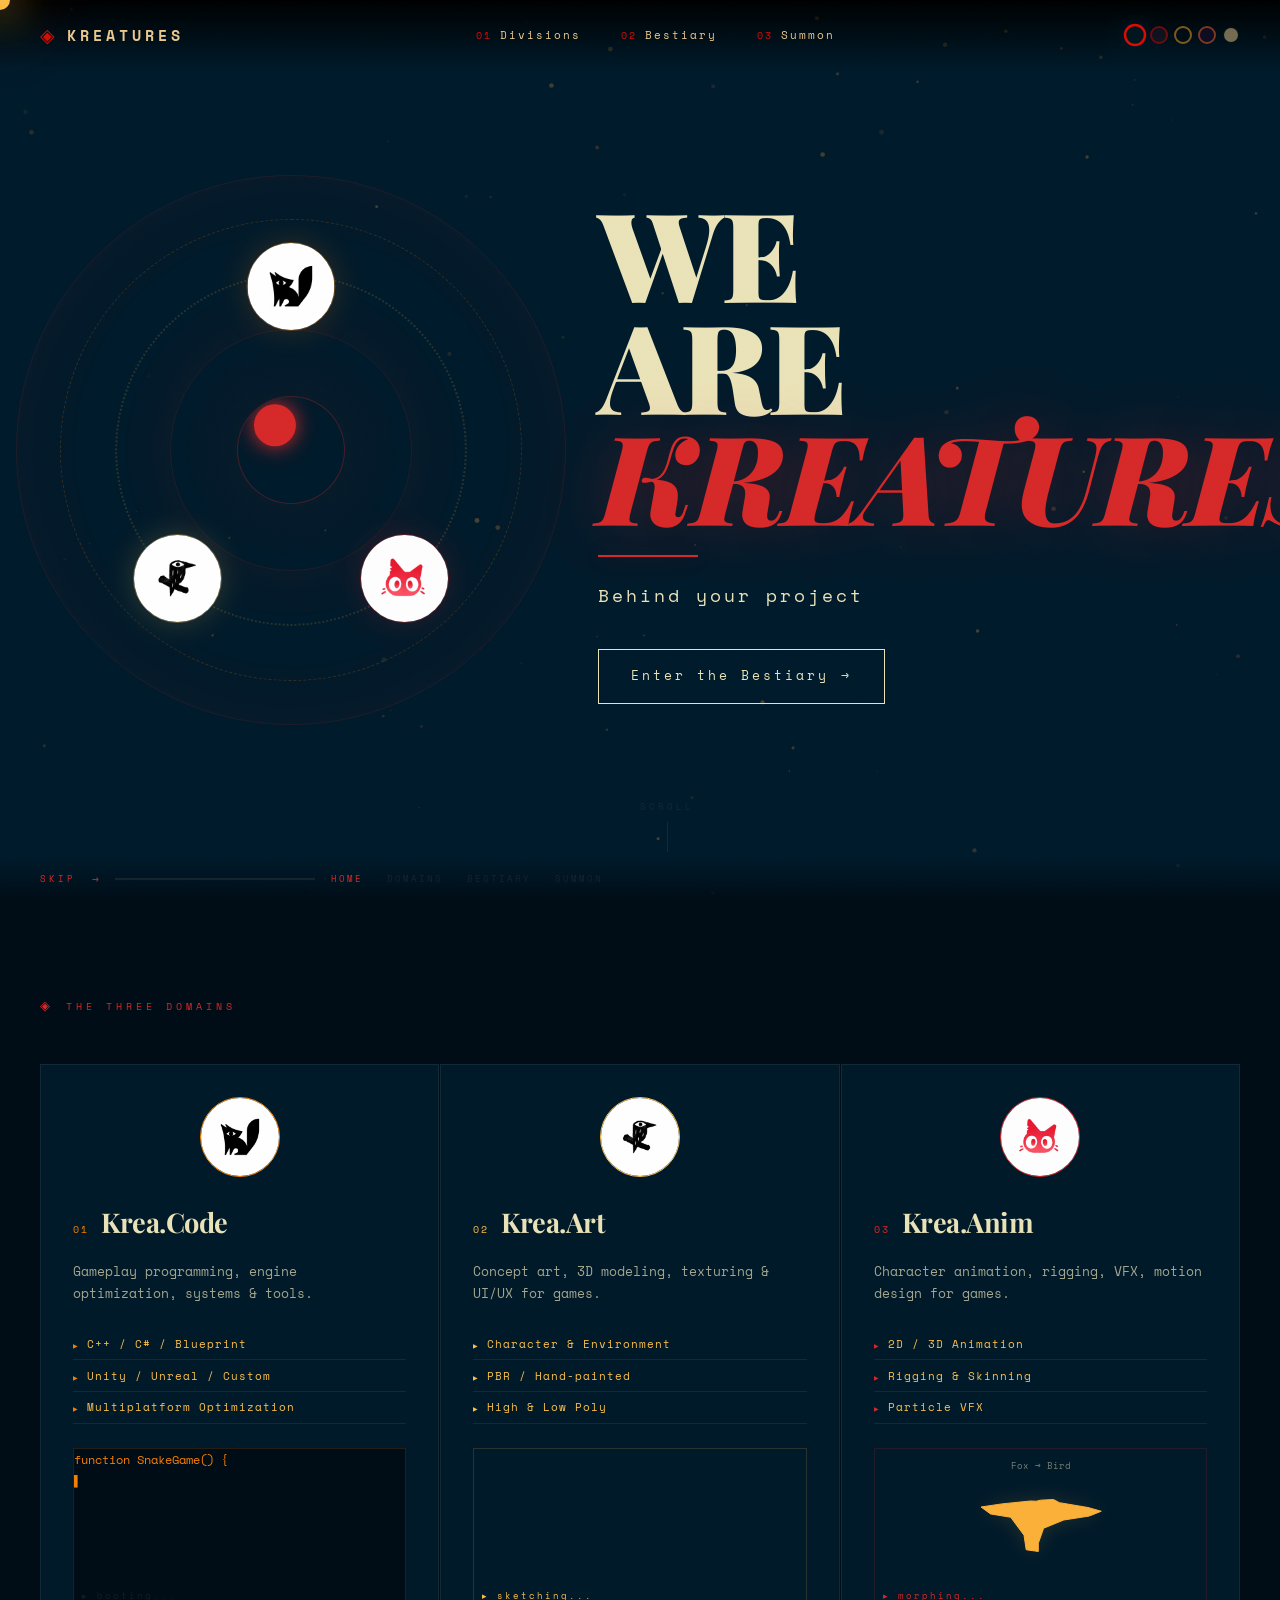
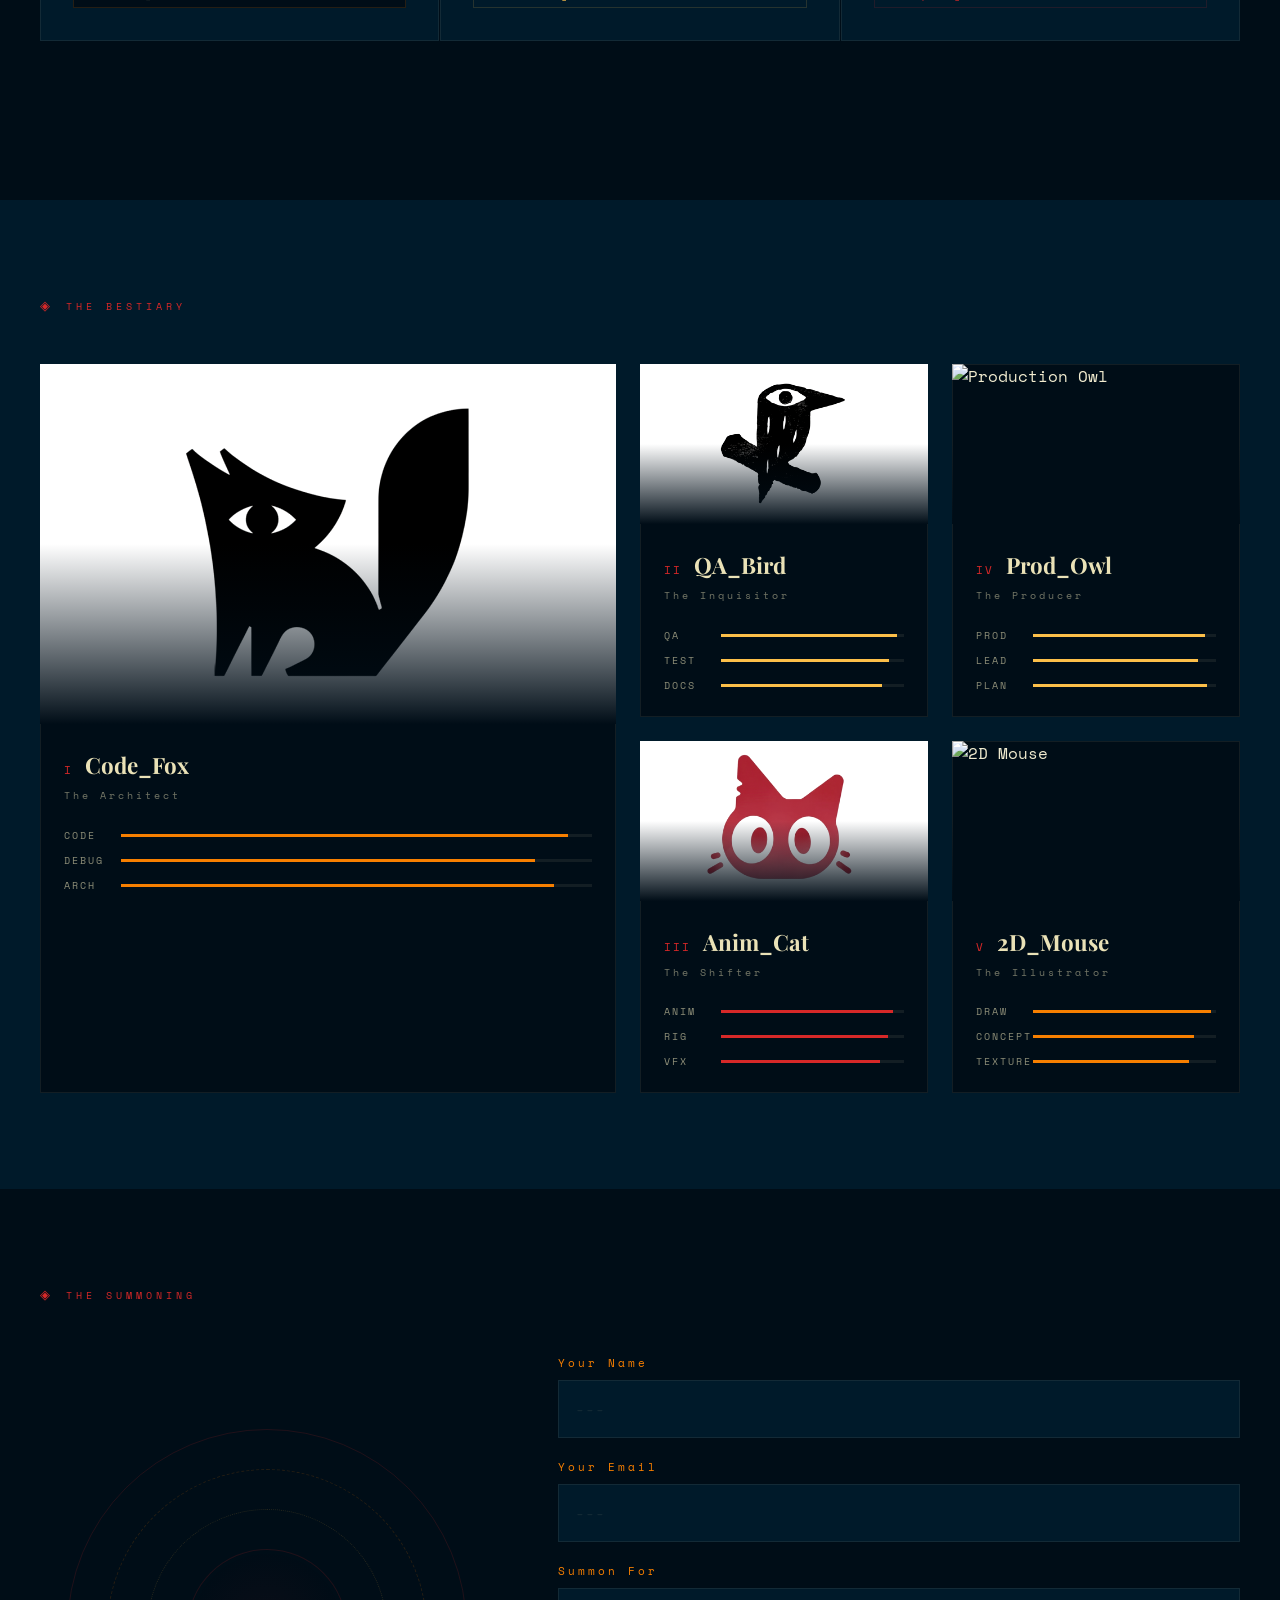
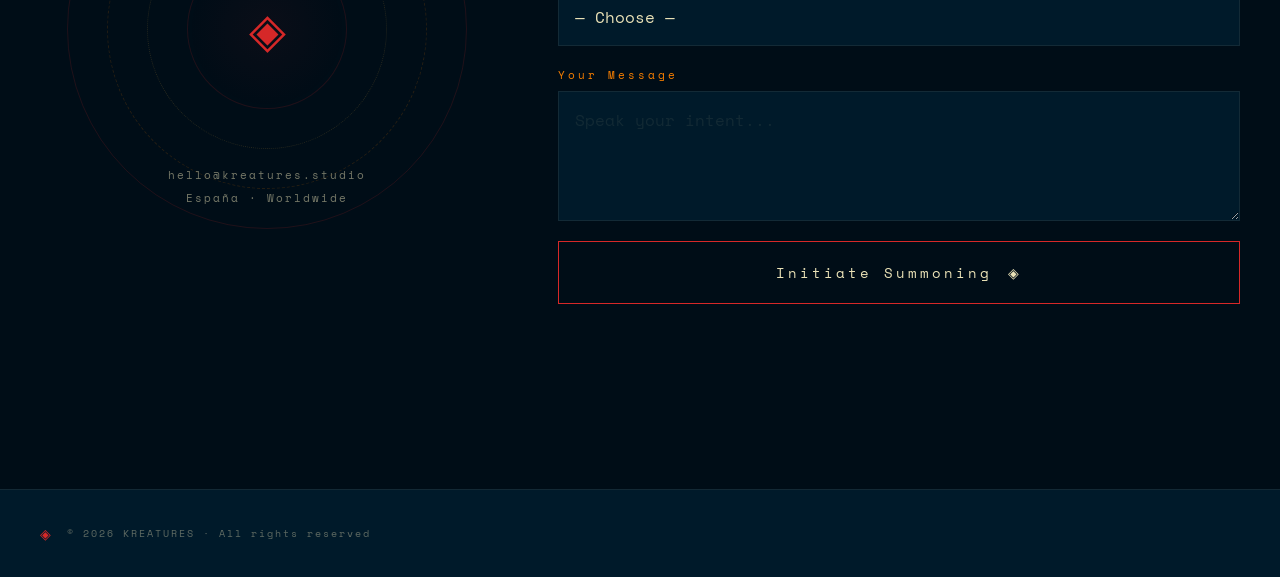
==== index.html @ 8763b544 "feat(bestiary): add owl (prod) and mouse (2d), reorder bird to QA - Bird: Art → QA (The Inquisitor) " ====
<!DOCTYPE html>
<html lang="es" data-theme="bestiary">
<head>
    <meta charset="UTF-8">
    <meta name="viewport" content="width=device-width, initial-scale=1.0">
    <meta name="description" content="Kreatures — The creatures behind your game. Co-desarrollo, arte y animación.">
    <meta property="og:title" content="KREATURES · Bestiary">
    <meta property="og:description" content="The creatures behind your game. Co-desarrollo, arte y animación para estudios de videojuegos.">
    <meta property="og:image" content="https://kreatures-studio.github.io/website/images/og-image.png">
    <meta property="og:image:secure_url" content="https://kreatures-studio.github.io/website/images/og-image.png">
    <meta property="og:image:width" content="1200">
    <meta property="og:image:height" content="630">
    <meta property="og:url" content="https://kreatures-studio.github.io/website/">
    <meta property="og:type" content="website">
    <meta name="twitter:card" content="summary_large_image">
    <meta name="twitter:title" content="KREATURES · Bestiary">
    <meta name="twitter:description" content="The creatures behind your game. Co-desarrollo, arte y animación para estudios de videojuegos.">
    <meta name="twitter:image" content="https://kreatures-studio.github.io/website/images/og-image.png">
    <link rel="icon" type="image/png" href="images/fox.png">
    <title>KREATURES · Bestiary</title>
    <link rel="preconnect" href="https://fonts.googleapis.com">
    <link rel="preconnect" href="https://fonts.gstatic.com" crossorigin>
    <link href="https://fonts.googleapis.com/css2?family=Playfair+Display:ital,wght@0,700;0,900;1,900&family=Space+Mono:wght@400;700&display=swap" rel="stylesheet">
    <link rel="stylesheet" href="styles.css">
</head>
<body>
    <canvas id="particles"></canvas>

    <div class="cursor-glow" id="cursorGlow"></div>

    <nav class="nav">
        <a href="#hero" class="nav-brand">
            <span class="nav-sigil">◈</span>
            <span class="nav-name">KREATURES</span>
        </a>
        <div class="nav-links">
            <a href="#divisions" class="nav-link"><span class="link-num">01</span>Divisions</a>
            <a href="#team" class="nav-link"><span class="link-num">02</span>Bestiary</a>
            <a href="#contact" class="nav-link"><span class="link-num">03</span>Summon</a>
        </div>
        <div class="theme-selector">
            <button class="theme-dot" data-theme="bestiary" title="Bestiary" style="background:#003049;border-color:#D62828"></button>
            <button class="theme-dot" data-theme="cinder" title="Cinder" style="background:#1a0505;border-color:#D62828"></button>
            <button class="theme-dot" data-theme="depths" title="Depths" style="background:#002840;border-color:#FCBF49"></button>
            <button class="theme-dot" data-theme="solar" title="Solar" style="background:#1a0f00;border-color:#F77F00"></button>
            <button class="theme-dot" data-theme="pale" title="Pale" style="background:#EAE2B7;border-color:#003049"></button>
        </div>
        <button class="nav-toggle" id="navToggle" aria-label="Menu">
            <span></span><span></span>
        </button>
    </nav>

    <div class="mobile-menu" id="mobileMenu">
        <a href="#divisions" class="mobile-link">Divisions</a>
        <a href="#team" class="mobile-link">Bestiary</a>
        <a href="#contact" class="mobile-link">Summon</a>
        <div class="mobile-themes">
            <span class="mobile-label">THEME</span>
            <div class="theme-selector">
                <button class="theme-dot" data-theme="bestiary" title="Bestiary" style="background:#003049;border-color:#D62828"></button>
                <button class="theme-dot" data-theme="cinder" title="Cinder" style="background:#1a0505;border-color:#D62828"></button>
                <button class="theme-dot" data-theme="depths" title="Depths" style="background:#002840;border-color:#FCBF49"></button>
                <button class="theme-dot" data-theme="solar" title="Solar" style="background:#1a0f00;border-color:#F77F00"></button>
                <button class="theme-dot" data-theme="pale" title="Pale" style="background:#EAE2B7;border-color:#003049"></button>
            </div>
        </div>
    </div>

    <main>
        <section id="hero" class="section hero">
            <div class="hero-circle">
                <div class="ring ring-outer"></div>
                <div class="ring ring-mid"></div>
                <div class="ring ring-inner"></div>
                <div class="ring ring-core"></div>
                <div class="ring ring-pulse"></div>
                <div class="ring-glow"></div>
                <div class="hero-eye">
                    <div class="hero-pupil"></div>
                </div>
                <div class="hero-beasts">
                    <div class="beast beast-fox">
                        <img src="images/fox.png" alt="Code Fox">
                    </div>
                    <div class="beast beast-bird">
                        <img src="images/bird.png" alt="Art Bird">
                    </div>
                    <div class="beast beast-cat">
                        <img src="images/cat.png" alt="Anim Cat">
                    </div>
                </div>
            </div>
            <div class="hero-text">
                <h1 class="hero-title" id="heroTitle">
                    <span class="title-word">WE</span>
                    <span class="title-word">ARE</span>
                    <span class="title-word title-creature">KREATURES</span>
                </h1>
                <div class="hero-line"></div>
                <p class="hero-sub">Behind your project</p>
                <a href="#divisions" class="hero-cta">
                    Enter the Bestiary
                    <span class="cta-arrow">→</span>
                </a>
            </div>
            <div class="hero-scroll">
                <span class="scroll-text">SCROLL</span>
                <div class="scroll-line"></div>
            </div>
        </section>

        <section id="divisions" class="section divisions">
            <div class="section-label">
                <span class="label-sigil">◈</span>
                <span>THE THREE DOMAINS</span>
            </div>
            <div class="divisions-container">
                <article class="domain reveal" data-domain="code" style="--domain-color: var(--orange)">
                    <div class="domain-mask">
                        <div class="domain-cocoon">
                            <div class="cocoon-glow"></div>
                            <div class="cocoon-creature">
                                <img src="images/fox.png" alt="Code Fox">
                            </div>
                        </div>
                    </div>
                    <div class="domain-body">
                        <div class="domain-header">
                            <span class="domain-num">01</span>
                            <h2 class="domain-title">Krea.Code</h2>
                        </div>
                        <p class="domain-desc">Gameplay programming, engine optimization, systems & tools.</p>
                        <ul class="domain-skills">
                            <li>C++ / C# / Blueprint</li>
                            <li>Unity / Unreal / Custom</li>
                            <li>Multiplatform Optimization</li>
                        </ul>
                        <div class="domain-code">
                            <div class="code-stage" id="codeStage">
                                <pre class="code-typer"><code id="codeTyper"></code><span class="code-cursor">▌</span></pre>
                                <canvas id="snakeCanvas" class="domain-canvas hidden"></canvas>
                                <span class="domain-status" id="codeStatus">▸ booting...</span>
                            </div>
                        </div>
                    </div>
                </article>

                <article class="domain reveal" data-domain="art" style="--domain-color: var(--butterscotch)">
                    <div class="domain-mask">
                        <div class="domain-cocoon">
                            <div class="cocoon-glow"></div>
                            <div class="cocoon-creature">
                                <img src="images/bird.png" alt="Art Bird">
                            </div>
                        </div>
                    </div>
                    <div class="domain-body">
                        <div class="domain-header">
                            <span class="domain-num">02</span>
                            <h2 class="domain-title">Krea.Art</h2>
                        </div>
                        <p class="domain-desc">Concept art, 3D modeling, texturing & UI/UX for games.</p>
                        <ul class="domain-skills">
                            <li>Character & Environment</li>
                            <li>PBR / Hand-painted</li>
                            <li>High & Low Poly</li>
                        </ul>
                        <div class="domain-canvas-wrap">
                            <canvas id="artCanvas" class="domain-canvas"></canvas>
                            <span class="domain-status" id="artStatus">▸ sketching...</span>
                        </div>
                    </div>
                </article>

                <article class="domain reveal" data-domain="anim" style="--domain-color: var(--red)">
                    <div class="domain-mask">
                        <div class="domain-cocoon">
                            <div class="cocoon-glow"></div>
                            <div class="cocoon-creature">
                                <img src="images/cat.png" alt="Anim Cat">
                            </div>
                        </div>
                    </div>
                    <div class="domain-body">
                        <div class="domain-header">
                            <span class="domain-num">03</span>
                            <h2 class="domain-title">Krea.Anim</h2>
                        </div>
                        <p class="domain-desc">Character animation, rigging, VFX, motion design for games.</p>
                        <ul class="domain-skills">
                            <li>2D / 3D Animation</li>
                            <li>Rigging & Skinning</li>
                            <li>Particle VFX</li>
                        </ul>
                        <div class="domain-canvas-wrap">
                            <canvas id="animCanvas" class="domain-canvas"></canvas>
                            <span class="domain-status" id="animStatus">▸ morphing...</span>
                        </div>
                    </div>
                </article>
            </div>
        </section>

        <section id="team" class="section team">
            <div class="section-label">
                <span class="label-sigil">◈</span>
                <span>THE BESTIARY</span>
            </div>
            <div class="tarots">
                <div class="tarot reveal" data-beast="fox">
                    <div class="tarot-border">
                        <div class="tarot-corner tl"></div>
                        <div class="tarot-corner tr"></div>
                        <div class="tarot-corner bl"></div>
                        <div class="tarot-corner br"></div>
                    </div>
                    <div class="tarot-img">
                        <img src="images/fox.png" alt="Code Fox">
                        <div class="tarot-overlay"></div>
                    </div>
                    <div class="tarot-body">
                        <div class="tarot-header">
                            <span class="tarot-num">I</span>
                            <h3>Code_Fox</h3>
                        </div>
                        <span class="tarot-role">The Architect</span>
                        <div class="tarot-stats">
                            <div class="tstat">
                                <span class="tstat-label">CODE</span>
                                <div class="tstat-bar"><div class="tstat-fill" style="--w:95%"></div></div>
                            </div>
                            <div class="tstat">
                                <span class="tstat-label">DEBUG</span>
                                <div class="tstat-bar"><div class="tstat-fill" style="--w:88%"></div></div>
                            </div>
                            <div class="tstat">
                                <span class="tstat-label">ARCH</span>
                                <div class="tstat-bar"><div class="tstat-fill" style="--w:92%"></div></div>
                            </div>
                        </div>
                    </div>
                </div>

                <div class="tarot reveal" data-beast="bird">
                    <div class="tarot-border">
                        <div class="tarot-corner tl"></div>
                        <div class="tarot-corner tr"></div>
                        <div class="tarot-corner bl"></div>
                        <div class="tarot-corner br"></div>
                    </div>
                    <div class="tarot-img">
                        <img src="images/bird.png" alt="QA Bird">
                        <div class="tarot-overlay"></div>
                    </div>
                    <div class="tarot-body">
                        <div class="tarot-header">
                            <span class="tarot-num">II</span>
                            <h3>QA_Bird</h3>
                        </div>
                        <span class="tarot-role">The Inquisitor</span>
                        <div class="tarot-stats">
                            <div class="tstat">
                                <span class="tstat-label">QA</span>
                                <div class="tstat-bar"><div class="tstat-fill" style="--w:96%"></div></div>
                            </div>
                            <div class="tstat">
                                <span class="tstat-label">TEST</span>
                                <div class="tstat-bar"><div class="tstat-fill" style="--w:92%"></div></div>
                            </div>
                            <div class="tstat">
                                <span class="tstat-label">DOCS</span>
                                <div class="tstat-bar"><div class="tstat-fill" style="--w:88%"></div></div>
                            </div>
                        </div>
                    </div>
                </div>

                <div class="tarot reveal" data-beast="cat">
                    <div class="tarot-border">
                        <div class="tarot-corner tl"></div>
                        <div class="tarot-corner tr"></div>
                        <div class="tarot-corner bl"></div>
                        <div class="tarot-corner br"></div>
                    </div>
                    <div class="tarot-img">
                        <img src="images/cat.png" alt="Anim Cat">
                        <div class="tarot-overlay"></div>
                    </div>
                    <div class="tarot-body">
                        <div class="tarot-header">
                            <span class="tarot-num">III</span>
                            <h3>Anim_Cat</h3>
                        </div>
                        <span class="tarot-role">The Shifter</span>
                        <div class="tarot-stats">
                            <div class="tstat">
                                <span class="tstat-label">ANIM</span>
                                <div class="tstat-bar"><div class="tstat-fill" style="--w:94%"></div></div>
                            </div>
                            <div class="tstat">
                                <span class="tstat-label">RIG</span>
                                <div class="tstat-bar"><div class="tstat-fill" style="--w:91%"></div></div>
                            </div>
                            <div class="tstat">
                                <span class="tstat-label">VFX</span>
                                <div class="tstat-bar"><div class="tstat-fill" style="--w:87%"></div></div>
                            </div>
                        </div>
                    </div>
                </div>

                <div class="tarot reveal" data-beast="owl">
                    <div class="tarot-border">
                        <div class="tarot-corner tl"></div>
                        <div class="tarot-corner tr"></div>
                        <div class="tarot-corner bl"></div>
                        <div class="tarot-corner br"></div>
                    </div>
                    <div class="tarot-img">
                        <img src="images/owl.png" alt="Production Owl">
                        <div class="tarot-overlay"></div>
                    </div>
                    <div class="tarot-body">
                        <div class="tarot-header">
                            <span class="tarot-num">IV</span>
                            <h3>Prod_Owl</h3>
                        </div>
                        <span class="tarot-role">The Producer</span>
                        <div class="tarot-stats">
                            <div class="tstat">
                                <span class="tstat-label">PROD</span>
                                <div class="tstat-bar"><div class="tstat-fill" style="--w:94%"></div></div>
                            </div>
                            <div class="tstat">
                                <span class="tstat-label">LEAD</span>
                                <div class="tstat-bar"><div class="tstat-fill" style="--w:90%"></div></div>
                            </div>
                            <div class="tstat">
                                <span class="tstat-label">PLAN</span>
                                <div class="tstat-bar"><div class="tstat-fill" style="--w:95%"></div></div>
                            </div>
                        </div>
                    </div>
                </div>

                <div class="tarot reveal" data-beast="mouse">
                    <div class="tarot-border">
                        <div class="tarot-corner tl"></div>
                        <div class="tarot-corner tr"></div>
                        <div class="tarot-corner bl"></div>
                        <div class="tarot-corner br"></div>
                    </div>
                    <div class="tarot-img">
                        <img src="images/mouse.png" alt="2D Mouse">
                        <div class="tarot-overlay"></div>
                    </div>
                    <div class="tarot-body">
                        <div class="tarot-header">
                            <span class="tarot-num">V</span>
                            <h3>2D_Mouse</h3>
                        </div>
                        <span class="tarot-role">The Illustrator</span>
                        <div class="tarot-stats">
                            <div class="tstat">
                                <span class="tstat-label">DRAW</span>
                                <div class="tstat-bar"><div class="tstat-fill" style="--w:97%"></div></div>
                            </div>
                            <div class="tstat">
                                <span class="tstat-label">CONCEPT</span>
                                <div class="tstat-bar"><div class="tstat-fill" style="--w:88%"></div></div>
                            </div>
                            <div class="tstat">
                                <span class="tstat-label">TEXTURE</span>
                                <div class="tstat-bar"><div class="tstat-fill" style="--w:85%"></div></div>
                            </div>
                        </div>
                    </div>
                </div>
            </div>
        </section>

        <section id="contact" class="section contact">
            <div class="section-label">
                <span class="label-sigil">◈</span>
                <span>THE SUMMONING</span>
            </div>
            <div class="contact-dual">
                <div class="contact-circle">
                    <div class="c-ring c-ring-1"></div>
                    <div class="c-ring c-ring-2"></div>
                    <div class="c-ring c-ring-3"></div>
                    <div class="c-ring c-ring-4"></div>
                    <div class="c-sigil">
                        <span>◈</span>
                    </div>
                    <div class="contact-info">
                        <p>hello@kreatures.studio</p>
                        <p>España · Worldwide</p>
                    </div>
                </div>
                <form class="contact-form" id="contactForm">
                    <div class="field">
                        <label for="name">Your Name</label>
                        <input type="text" id="name" name="name" required placeholder="---">
                    </div>
                    <div class="field">
                        <label for="email">Your Email</label>
                        <input type="email" id="email" name="email" required placeholder="---">
                    </div>
                    <div class="field">
                        <label for="service">Summon For</label>
                        <select id="service" name="service" required>
                            <option value="">— Choose —</option>
                            <option value="code">Krea.Code</option>
                            <option value="art">Krea.Art</option>
                            <option value="anim">Krea.Anim</option>
                            <option value="multi">Multi-Domain</option>
                        </select>
                    </div>
                    <div class="field full">
                        <label for="message">Your Message</label>
                        <textarea id="message" name="message" rows="4" required placeholder="Speak your intent..."></textarea>
                    </div>
                    <button type="submit" class="ritual-btn">
                        <span class="btn-bg"></span>
                        <span class="btn-text">Initiate Summoning</span>
                        <span class="btn-sigil">◈</span>
                    </button>
                </form>
            </div>
        </section>
    </main>

    <footer class="footer">
        <span class="footer-sigil">◈</span>
        <p>© 2026 KREATURES · All rights reserved</p>
    </footer>

    <div class="skip" id="skipBar">
        <span class="skip-label">SKIP</span>
        <span class="skip-arrow">→</span>
        <div class="skip-track">
            <div class="skip-fill" id="skipFill"></div>
        </div>
        <div class="skip-pages">
            <span data-section="hero">HOME</span>
            <span data-section="divisions">DOMAINS</span>
            <span data-section="team">BESTIARY</span>
            <span data-section="contact">SUMMON</span>
        </div>
    </div>

    <script src="script.js"></script>
</body>
</html>
---- styles.css ----
:root {
    --font-display: 'Playfair Display', Georgia, serif;
    --font-mono: 'Space Mono', 'Courier New', monospace;
    --ease: cubic-bezier(0.4, 0, 0.2, 1);
    --ease-out: cubic-bezier(0.22, 1, 0.36, 1);
    --bg: #001a2a; --bg-deep: #000d17;
    --red: #D62828; --red-dim: rgba(214,40,40,0.15);
    --orange: #F77F00; --orange-dim: rgba(247,127,0,0.15);
    --butterscotch: #FCBF49; --butterscotch-dim: rgba(252,191,73,0.15);
    --cream: #EAE2B7; --cream-dim: rgba(234,226,183,0.08);
    --white: #F5F5F5;
}
[data-theme="bestiary"] {
    --bg: #001a2a; --bg-deep: #000d17;
    --red: #D62828; --red-dim: rgba(214,40,40,0.15);
    --orange: #F77F00; --orange-dim: rgba(247,127,0,0.15);
    --butterscotch: #FCBF49; --butterscotch-dim: rgba(252,191,73,0.15);
    --cream: #EAE2B7; --cream-dim: rgba(234,226,183,0.08);
    --white: #F5F5F5;
}
[data-theme="cinder"] {
    --bg: #1a0505; --bg-deep: #0d0202;
    --red: #D62828; --red-dim: rgba(214,40,40,0.15);
    --orange: #F77F00; --orange-dim: rgba(247,127,0,0.15);
    --butterscotch: #FCBF49; --butterscotch-dim: rgba(252,191,73,0.15);
    --cream: #EAE2B7; --cream-dim: rgba(234,226,183,0.08);
    --white: #F5F5F5;
}
[data-theme="depths"] {
    --bg: #002840; --bg-deep: #001520;
    --red: #FCBF49; --red-dim: rgba(252,191,73,0.15);
    --orange: #F77F00; --orange-dim: rgba(247,127,0,0.15);
    --butterscotch: #D62828; --butterscotch-dim: rgba(214,40,40,0.15);
    --cream: #EAE2B7; --cream-dim: rgba(234,226,183,0.08);
    --white: #F5F5F5;
}
[data-theme="solar"] {
    --bg: #1a0f00; --bg-deep: #0d0700;
    --red: #F77F00; --red-dim: rgba(247,127,0,0.15);
    --orange: #FCBF49; --orange-dim: rgba(252,191,73,0.15);
    --butterscotch: #D62828; --butterscotch-dim: rgba(214,40,40,0.15);
    --cream: #EAE2B7; --cream-dim: rgba(234,226,183,0.08);
    --white: #F5F5F5;
}
[data-theme="pale"] {
    --bg: #EAE2B7; --bg-deep: #d4cc9e;
    --red: #A01F1F; --red-dim: rgba(160,31,31,0.12);
    --orange: #8A4500; --orange-dim: rgba(138,69,0,0.12);
    --butterscotch: #003049; --butterscotch-dim: rgba(0,48,73,0.12);
    --cream: #003049; --cream-dim: rgba(0,48,73,0.35);
    --white: #001a2a;
}
[data-theme="pale"] .nav { mix-blend-mode: normal; }

*, *::before, *::after { margin: 0; padding: 0; box-sizing: border-box; }

html { scroll-behavior: smooth; font-size: 16px; background: var(--bg-deep); }

body {
    font-family: var(--font-mono);
    background: var(--bg);
    color: var(--cream);
    line-height: 1.6;
    overflow-x: hidden;
    cursor: none;
}

::selection { background: var(--red); color: var(--white); }
::-webkit-scrollbar { width: 3px; }
::-webkit-scrollbar-track { background: var(--bg-deep); }
::-webkit-scrollbar-thumb { background: var(--red); border-radius: 2px; }

#particles {
    position: fixed; top: 0; left: 0; width: 100%; height: 100%;
    z-index: 0; pointer-events: none; opacity: 0.6;
}

body::after {
    content: ''; position: fixed; inset: 0; z-index: 9997;
    pointer-events: none; mix-blend-mode: overlay;
    opacity: 0.04;
    background-image: url("data:image/svg+xml,%3Csvg xmlns='http://www.w3.org/2000/svg' viewBox='0 0 256 256'%3E%3Cfilter id='n'%3E%3CfeTurbulence type='fractalNoise' baseFrequency='0.9' numOctaves='4' stitchTiles='stitch'/%3E%3C/filter%3E%3Crect width='100%25' height='100%25' filter='url(%23n)'/%3E%3C/svg%3E");
    background-size: 256px 256px;
}

.cursor-glow {
    position: fixed; width: 20px; height: 20px; border-radius: 50%;
    background: var(--butterscotch); pointer-events: none; z-index: 9999;
    mix-blend-mode: difference; transform: translate(-50%, -50%);
    transition: width 0.2s, height 0.2s, background 0.2s;
    box-shadow: 0 0 40px var(--butterscotch), 0 0 80px var(--butterscotch);
}

.nav {
    position: fixed; top: 0; left: 0; right: 0; z-index: 1000;
    display: flex; justify-content: space-between; align-items: center;
    padding: 1.25rem 2.5rem;
    background: linear-gradient(180deg, var(--bg) 0%, transparent 100%);
    mix-blend-mode: difference;
}

.nav-brand {
    display: flex; align-items: center; gap: 0.75rem;
    text-decoration: none; color: var(--cream);
}

.nav-sigil { font-size: 1.2rem; color: var(--red); animation: sigilSpin 8s linear infinite; }
@keyframes sigilSpin { to { transform: rotate(360deg); } }

.nav-name { font-size: 0.95rem; font-weight: 700; letter-spacing: 4px; }

.nav-links { display: flex; gap: 2.5rem; }
.nav-link {
    text-decoration: none; color: var(--cream); font-size: 0.7rem;
    letter-spacing: 2px; display: flex; align-items: center; gap: 0.5rem;
    transition: color 0.3s var(--ease); position: relative;
}
.link-num { color: var(--red); font-size: 0.6rem; }
.nav-link::after {
    content: ''; position: absolute; bottom: -4px; left: 0; width: 0;
    height: 1px; background: var(--red); transition: width 0.3s var(--ease);
}
.nav-link:hover { color: var(--white); }
.nav-link:hover::after { width: 100%; }

.theme-selector {
    display: flex; gap: 6px; align-items: center;
    mix-blend-mode: normal;
}
.theme-dot {
    width: 18px; height: 18px; border-radius: 50%;
    border: 2px solid; cursor: pointer; padding: 0;
    transition: all 0.3s var(--ease);
    opacity: 0.5;
}
.theme-dot:hover { opacity: 0.8; transform: scale(1.15); }
.theme-dot.active { opacity: 1; transform: scale(1.25); box-shadow: 0 0 12px currentColor; }

.nav-toggle {
    display: none; flex-direction: column; gap: 5px;
    background: none; border: none; cursor: none; padding: 8px; z-index: 1001;
}
.nav-toggle span {
    display: block; width: 22px; height: 1.5px; background: var(--cream);
    transition: 0.3s var(--ease);
}
.nav-toggle.active span:first-child { transform: rotate(45deg) translate(4px, 4px); }
.nav-toggle.active span:last-child { transform: rotate(-45deg) translate(5px, -5px); }

.mobile-menu {
    display: none; position: fixed; top: 0; right: -100%; width: 70%; height: 50vh;
    background: var(--bg-deep); z-index: 999; padding: 6rem 2rem 2rem;
    transition: right 0.4s var(--ease-out); border-left: 1px solid var(--red-dim);
}
.mobile-menu.open { right: 0; }
.mobile-link {
    display: block; padding: 1rem 0; color: var(--cream); text-decoration: none;
    font-size: 0.85rem; letter-spacing: 3px; border-bottom: 1px solid var(--cream-dim);
}
.mobile-themes {
    margin-top: 1.5rem; padding: 1rem 0;
    display: flex; flex-direction: column; gap: 0.75rem;
}
.mobile-label {
    font-size: 0.6rem; letter-spacing: 3px; color: var(--cream);
    opacity: 0.5;
}
.mobile-themes .theme-selector { gap: 8px; }
.mobile-themes .theme-dot { width: 24px; height: 24px; }

.section { min-height: 100vh; position: relative; z-index: 1; }

.reveal {
    animation: revealFadeUp linear both;
    animation-timeline: view();
    animation-range: entry 0% entry 100%;
}
@keyframes revealFadeUp {
    from { opacity: 0; transform: translateY(40px); filter: blur(4px); }
    to { opacity: 1; transform: translateY(0); filter: blur(0); }
}

.section-label {
    display: flex; align-items: center; gap: 0.75rem;
    font-size: 0.65rem; letter-spacing: 4px; color: var(--red);
    margin-bottom: 3rem; padding: 0 2.5rem; padding-top: 6rem;
}
.label-sigil { font-size: 0.8rem; animation: sigilSpin 12s linear infinite; }

.hero {
    min-height: 100vh; display: flex; align-items: center; gap: 2rem;
    padding: 0 2.5rem; position: relative; overflow: hidden;
}

.hero-circle {
    flex-shrink: 0; position: relative;
    width: min(65vmin, 550px); height: min(65vmin, 550px);
    margin-left: -2%; pointer-events: none;
}

.ring {
    position: absolute; inset: 0; border-radius: 50%;
    border: 1px solid transparent;
}
.ring-outer {
    border-color: var(--red-dim);
    animation: ringSpinOuter linear;
    animation-timeline: scroll(root block);
    box-shadow: inset 0 0 80px color-mix(in srgb, var(--red) 5%, transparent);
}
.ring-mid {
    inset: 8%; border-color: color-mix(in srgb, var(--orange) 20%, transparent);
    border-style: dashed;
    animation: ringSpinMid linear;
    animation-timeline: scroll(root block);
}
.ring-inner {
    inset: 18%; border-color: color-mix(in srgb, var(--butterscotch) 15%, transparent);
    border-width: 2px; border-style: dotted;
    animation: ringSpinInner linear;
    animation-timeline: scroll(root block);
}
.ring-core {
    inset: 28%; border: 1px solid var(--red-dim);
    box-shadow: 0 0 60px color-mix(in srgb, var(--red) 8%, transparent);
}
.ring-pulse {
    inset: 30%; border: none;
    background: radial-gradient(circle, color-mix(in srgb, var(--red) 6%, transparent) 0%, transparent 70%);
    animation: pulseRing 3s ease-in-out infinite;
}
.ring-glow {
    inset: 20%; border: none;
    background: radial-gradient(circle, color-mix(in srgb, var(--orange) 4%, transparent) 0%, transparent 60%);
    animation: pulseGlow 4s ease-in-out infinite;
}

@keyframes ringSpinOuter { to { transform: rotate(360deg); } }
@keyframes ringSpinMid { to { transform: rotate(-720deg); } }
@keyframes ringSpinInner { to { transform: rotate(1080deg); } }
@keyframes pulseRing {
    0%, 100% { transform: scale(1); opacity: 0.6; }
    50% { transform: scale(1.1); opacity: 1; }
}
@keyframes pulseGlow {
    0%, 100% { transform: scale(1); opacity: 0.3; }
    50% { transform: scale(1.2); opacity: 0.6; }
}

.hero-eye {
    position: absolute; top: 50%; left: 50%; transform: translate(-50%, -50%);
    width: 12vmin; height: 12vmin; border-radius: 50%;
    background: var(--bg); border: 1px solid color-mix(in srgb, var(--red) 30%, transparent);
    overflow: hidden; z-index: 2;
}
.hero-pupil {
    position: absolute; width: 40%; height: 40%; border-radius: 50%;
    background: var(--red); top: 50%; left: 50%;
    transform: translate(-50%, -50%);
    box-shadow: 0 0 20px var(--red);
    transition: transform 0.1s var(--ease);
}

.hero-beasts {
    position: absolute; inset: 5%; z-index: 3;
}
.beast {
    position: absolute; width: 18%; height: 18%;
    border-radius: 50%; overflow: hidden;
    border: 1px solid color-mix(in srgb, var(--white) 10%, transparent);
    transition: transform 0.5s var(--ease-out);
}
.beast img { width: 100%; height: 100%; object-fit: cover; }
.beast-fox {
    top: 8%; left: 50%; transform: translateX(-50%);
    border-color: color-mix(in srgb, var(--orange) 40%, transparent);
    box-shadow: 0 0 30px color-mix(in srgb, var(--orange) 20%, transparent);
    animation: floatBeast 6s ease-in-out infinite;
}
.beast-bird {
    bottom: 15%; left: 18%;
    border-color: color-mix(in srgb, var(--butterscotch) 40%, transparent);
    box-shadow: 0 0 30px color-mix(in srgb, var(--butterscotch) 20%, transparent);
    animation: floatBeast 7s ease-in-out infinite 1s;
}
.beast-cat {
    bottom: 15%; right: 18%;
    border-color: color-mix(in srgb, var(--red) 40%, transparent);
    box-shadow: 0 0 30px color-mix(in srgb, var(--red) 20%, transparent);
    animation: floatBeast 5s ease-in-out infinite 0.5s;
}
@keyframes floatBeast {
    0%, 100% { transform: translateY(0) scale(1); }
    50% { transform: translateY(-15px) scale(1.05); }
}

.hero-text {
    flex: 1; z-index: 5; max-width: 750px;
    min-width: 0;
}
.hero-title { margin-bottom: 1.5rem; }
.title-word {
    display: block; font-family: var(--font-display);
    font-size: clamp(3.5rem, 10vw, 7.75rem); font-weight: 900;
    line-height: 0.9; letter-spacing: -2px;
    opacity: 0; transform: translateY(40px);
    animation: riseWord 0.8s var(--ease-out) forwards;
    transition: all 0.35s var(--ease-out);
}
.title-word:nth-child(1) { animation-delay: 0.2s; }
.title-word:nth-child(2) { animation-delay: 0.5s; }
.title-word:nth-child(3) { animation-delay: 0.8s; }
.title-creature {
    color: var(--red); font-style: italic;
    text-shadow: 0 0 60px color-mix(in srgb, var(--red) 30%, transparent);
}
.hero-title:hover .title-word {
    letter-spacing: 0.06em;
    transform: scale(1.03);
    color: var(--butterscotch);
}
.hero-title:hover .title-creature {
    letter-spacing: 0.18em;
    transform: scale(1.12);
    text-shadow: 0 0 80px var(--butterscotch), 0 0 120px color-mix(in srgb, var(--butterscotch) 50%, transparent);
}
@keyframes riseWord {
    to { opacity: 1; transform: translateY(0); }
}

.hero-line {
    width: 100px; height: 2px; background: var(--red);
    margin-bottom: 1.5rem; box-shadow: 0 0 20px color-mix(in srgb, var(--red) 30%, transparent);
    animation: lineGrow 0.6s var(--ease-out) 1s forwards;
    transform: scaleX(0); transform-origin: left;
}
@keyframes lineGrow { to { transform: scaleX(1); } }

.hero-sub {
    font-size: 1.1rem; color: var(--cream); letter-spacing: 3px;
    margin-bottom: 2.5rem; opacity: 0; animation: fadeUp 0.6s var(--ease) 1.2s forwards;
}

.hero-cta {
    display: inline-flex; align-items: center; gap: 0.75rem;
    padding: 1rem 2rem; border: 1px solid var(--cream);
    color: var(--cream); text-decoration: none; font-size: 0.8rem;
    letter-spacing: 3px; transition: all 0.3s var(--ease);
    opacity: 0; animation: fadeUp 0.6s var(--ease) 1.4s forwards;
}
.hero-cta:hover {
    border-color: var(--red); color: var(--red);
    box-shadow: 0 0 40px color-mix(in srgb, var(--red) 15%, transparent);
    will-change: transform;
}
.cta-arrow { transition: transform 0.3s var(--ease); display: inline-block; }
.hero-cta:hover .cta-arrow { transform: translateX(5px); }

@keyframes fadeUp { to { opacity: 1; transform: translateY(0); } }

.hero-scroll {
    position: absolute; bottom: 3rem; left: 50%; transform: translateX(-50%);
    z-index: 5; display: flex; flex-direction: column; align-items: center;
    gap: 0.5rem; opacity: 0; animation: fadeUp 0.6s var(--ease) 2s forwards;
}
.scroll-text { font-size: 0.55rem; letter-spacing: 3px; color: var(--cream-dim); }
.scroll-line {
    width: 1px; height: 30px; background: var(--cream-dim);
    animation: scrollLine 2s ease-in-out infinite;
}
@keyframes scrollLine {
    0%, 100% { transform: scaleY(0.3); opacity: 0.3; }
    50% { transform: scaleY(1); opacity: 1; }
}

.divisions { background: var(--bg-deep); }
.divisions-container {
    display: grid; grid-template-columns: repeat(3, 1fr);
    gap: 1px; padding: 0 2.5rem 4rem;
}

.domain[data-domain="code"] {
    background: var(--bg); padding: 2rem;
    border: 1px solid var(--cream-dim);
    position: relative; overflow: hidden;
    transition: all 0.4s var(--ease);
}
.domain[data-domain="art"] {
    background: var(--bg); padding: 2rem;
    border: 1px solid var(--cream-dim);
    position: relative; overflow: hidden;
    transition: all 0.4s var(--ease);
}
.domain[data-domain="anim"] {
    background: var(--bg); padding: 2rem;
    border: 1px solid var(--cream-dim);
    position: relative; overflow: hidden;
    transition: all 0.4s var(--ease);
}
.domain::before {
    content: ''; position: absolute; top: 0; left: 0; right: 0;
    height: 3px; background: var(--domain-color);
    transform: scaleX(0); transform-origin: left;
    transition: transform 0.4s var(--ease-out);
}
.domain:hover::before { transform: scaleX(1); }
.domain:hover { border-color: var(--domain-color); background: color-mix(in srgb, var(--domain-color) 8%, transparent); }

.domain-mask {
    width: 80px; height: 80px; margin: 0 auto 1.5rem;
    position: relative;
}
.domain-cocoon {
    width: 100%; height: 100%; border-radius: 50%;
    position: relative; overflow: hidden;
    border: 1px solid var(--domain-color);
    transition: all 0.4s var(--ease-out);
}
.domain:hover .domain-cocoon {
    transform: scale(1.2); box-shadow: 0 0 40px var(--domain-color);
}
.cocoon-glow {
    position: absolute; inset: -20%;
    background: radial-gradient(circle, var(--domain-color) 0%, transparent 70%);
    opacity: 0; transition: opacity 0.4s var(--ease);
}
.domain:hover .cocoon-glow { opacity: 0.3; }
.cocoon-creature { width: 100%; height: 100%; }
.cocoon-creature img { width: 100%; height: 100%; object-fit: cover; }

.domain-header { display: flex; align-items: baseline; gap: 0.75rem; margin-bottom: 1rem; }
.domain-num { font-size: 0.6rem; color: var(--domain-color); letter-spacing: 2px; }
.domain-title {
    font-family: var(--font-display); font-size: 1.7rem; font-weight: 700;
    letter-spacing: -0.5px;
}

.domain-desc { font-size: 0.8rem; color: var(--cream); opacity: 0.7; margin-bottom: 1.5rem; line-height: 1.7; }

.domain-skills { list-style: none; margin-bottom: 1.5rem; }
.domain-skills li {
    font-size: 0.7rem; color: var(--butterscotch); padding: 0.4rem 0;
    border-bottom: 1px solid var(--cream-dim); letter-spacing: 1px;
}
.domain-skills li::before { content: '▶'; color: var(--domain-color); margin-right: 0.5rem; font-size: 0.4rem; }

.domain-code {
    background: var(--bg-deep); border: 1px solid var(--orange-dim);
    position: relative; height: 160px; overflow: hidden;
}

.code-stage {
    position: relative; width: 100%;
}

.code-typer {
    margin: 0; font-size: 0.75rem; line-height: 1.8;
    color: var(--orange); overflow-y: auto;
    transition: opacity 0.5s var(--ease);
    max-height: 160px;
}
.code-typer code { font-family: var(--font-mono); }

.code-cursor {
    display: inline-block; color: var(--orange);
    animation: cursorBlink 0.8s step-end infinite;
}
@keyframes cursorBlink { 50% { opacity: 0; } }

.domain-canvas {
    width: 100%; height: 160px; display: block;
    background: var(--bg-deep);
    border: none;
}

.domain-canvas.hidden {
    display: none;
}

.domain-canvas-wrap {
    width: 100%; height: 160px;
    border: 1px solid var(--butterscotch-dim); position: relative;
    overflow: hidden;
}

.domain[data-domain="code"] .code-stage {
    position: relative; height: 100%; overflow: hidden;
}
.domain[data-domain="code"] .code-typer {
    position: absolute; top: 0; left: 0; right: 0; bottom: 0;
    margin: 0;
}
.domain[data-domain="code"] .domain-canvas {
    position: absolute; top: 0; left: 0; width: 100%; height: 100%;
}
.fade-out {
    opacity: 0; pointer-events: none;
}

.domain[data-domain="art"] .domain-canvas-wrap {
    border-color: var(--butterscotch-dim);
    height: 160px;
}
.domain[data-domain="art"] .domain-canvas {
    height: 160px;
}

.domain[data-domain="anim"] .domain-canvas-wrap {
    border-color: var(--red-dim);
    height: 160px;
}
.domain[data-domain="anim"] .domain-canvas {
    height: 160px;
}

.domain-status {
    position: absolute; bottom: 4px; left: 8px;
    font-size: 0.55rem; color: var(--cream-dim);
    letter-spacing: 2px;
    transition: color 0.3s var(--ease);
}
.domain-status.active { color: var(--orange); animation: blinkStatus 1.2s step-end infinite; }
.domain[data-domain="code"] .domain-status.active { color: var(--orange); }
.domain[data-domain="art"] .domain-status.active { color: var(--butterscotch); }
.domain[data-domain="anim"] .domain-status.active { color: var(--red); }
@keyframes blinkStatus { 50% { opacity: 0.3; } }

.team { background: var(--bg); }
.tarots {
    display: grid;
    grid-template-columns: 2fr 1fr 1fr;
    grid-template-rows: 1fr 1fr;
    grid-template-areas:
        "fox  bird owl"
        "fox  cat  mouse";
    gap: 1.5rem; padding: 0 2.5rem 6rem;
}
.tarot[data-beast="fox"] { grid-area: fox; }
.tarot[data-beast="bird"] { grid-area: bird; }
.tarot[data-beast="cat"] { grid-area: cat; }
.tarot[data-beast="owl"] { grid-area: owl; }
.tarot[data-beast="mouse"] { grid-area: mouse; }

.tarot {
    background: var(--bg-deep); position: relative;
    transition: all 0.4s var(--ease-out);
    perspective: 1200px;
}
.tarot:hover { transform: translateY(-10px); }

.tarot-border {
    position: absolute; inset: 0; pointer-events: none;
    border: 1px solid var(--cream-dim);
    transition: border-color 0.4s var(--ease);
}
.tarot:hover .tarot-border { border-color: var(--red); }

.tarot-corner {
    position: absolute; width: 20px; height: 20px;
    border-color: var(--red); border-style: solid;
    opacity: 0; transition: opacity 0.4s var(--ease);
}
.tarot:hover .tarot-corner { opacity: 1; }
.tl { top: -1px; left: -1px; border-width: 2px 0 0 2px; }
.tr { top: -1px; right: -1px; border-width: 2px 2px 0 0; }
.bl { bottom: -1px; left: -1px; border-width: 0 0 2px 2px; }
.br { bottom: -1px; right: -1px; border-width: 0 2px 2px 0; }

.tarot-img {
    width: 100%; height: 280px; overflow: hidden; position: relative;
}
.tarot[data-beast="fox"] .tarot-img { height: 360px; }
.tarot[data-beast="bird"] .tarot-img, .tarot[data-beast="cat"] .tarot-img,
.tarot[data-beast="owl"] .tarot-img, .tarot[data-beast="mouse"] .tarot-img { height: 160px; }
.tarot-img img {
    width: 100%; height: 100%; object-fit: cover;
    filter: grayscale(40%) contrast(1.1);
    transition: all 0.4s var(--ease-out);
}
.tarot:hover .tarot-img img { filter: grayscale(0%) contrast(1.2); transform: scale(1.08); }
.tarot-overlay {
    position: absolute; inset: 0;
    background: linear-gradient(180deg, transparent 50%, var(--bg-deep) 100%);
    pointer-events: none;
}

.tarot-body { padding: 1.5rem; }
.tarot-header { display: flex; align-items: baseline; gap: 0.75rem; margin-bottom: 0.25rem; }
.tarot-num { font-size: 0.7rem; color: var(--red); letter-spacing: 2px; }
.tarot-body h3 { font-family: var(--font-display); font-size: 1.4rem; font-weight: 700; }
.tarot-role {
    display: block; font-size: 0.6rem; color: var(--cream); opacity: 0.5;
    letter-spacing: 3px; margin-bottom: 1.5rem;
}

.tarot-stats { display: flex; flex-direction: column; gap: 0.6rem; }
.tstat { display: flex; align-items: center; gap: 0.75rem; }
.tstat-label {
    font-size: 0.6rem; color: var(--cream); opacity: 0.6;
    letter-spacing: 2px; width: 45px; flex-shrink: 0;
}
.tstat-bar { flex: 1; height: 3px; background: var(--cream-dim); }
.tstat-fill {
    height: 100%; width: 0; background: var(--red);
    transition: width 1.2s var(--ease-out);
}
.tarot[data-beast="fox"] .tstat-fill { background: var(--orange); }
.tarot[data-beast="bird"] .tstat-fill { background: var(--butterscotch); }
.tarot[data-beast="cat"] .tstat-fill { background: var(--red); }
.tarot[data-beast="owl"] .tstat-fill { background: var(--butterscotch); }
.tarot[data-beast="mouse"] .tstat-fill { background: var(--orange); }

.contact { background: var(--bg-deep); padding-bottom: 6rem; }
.contact-dual {
    display: grid; grid-template-columns: 1fr 1.5fr;
    gap: 4rem; padding: 0 2.5rem; align-items: center;
}

.contact-circle {
    position: relative; width: 100%; aspect-ratio: 1;
    display: flex; align-items: center; justify-content: center;
    max-width: 400px; margin: 0 auto;
}
.c-ring {
    position: absolute; border-radius: 50%;
    border: 1px solid transparent;
}
.c-ring-1 { inset: 0; border-color: var(--red-dim); animation: ringSpin 30s linear infinite; }
.c-ring-2 { inset: 10%; border-color: var(--orange-dim); border-style: dashed; animation: ringSpin 20s linear infinite reverse; }
.c-ring-3 { inset: 20%; border-color: var(--butterscotch-dim); border-style: dotted; animation: ringSpin 15s linear infinite; }
.c-ring-4 { inset: 30%; border-color: var(--red-dim); background: radial-gradient(circle, color-mix(in srgb, var(--red) 5%, transparent) 0%, transparent 70%); }
.c-sigil {
    position: relative; z-index: 2; font-size: 3rem;
    color: var(--red); animation: sigilSpin 10s linear infinite;
}
.contact-info {
    position: absolute; bottom: 5%; left: 50%; transform: translateX(-50%);
    text-align: center; z-index: 2; white-space: nowrap;
}
.contact-info p { font-size: 0.7rem; color: var(--cream); opacity: 0.5; letter-spacing: 2px; line-height: 2; }

.contact-form { display: flex; flex-direction: column; gap: 1.25rem; }
.field { display: flex; flex-direction: column; gap: 0.5rem; }
.field label {
    font-size: 0.7rem; letter-spacing: 3px; color: var(--orange);
}
.field input, .field select, .field textarea {
    background: var(--bg); border: 1px solid var(--cream-dim);
    padding: 1rem; font-family: var(--font-mono); font-size: 1rem;
    color: var(--cream); transition: all 0.3s var(--ease);
}
.field input:focus, .field select:focus, .field textarea:focus {
    outline: none; border-color: var(--red);
    box-shadow: 0 0 20px color-mix(in srgb, var(--red) 10%, transparent);
}
.field input::placeholder, .field textarea::placeholder { color: var(--cream-dim); }
.field select { cursor: pointer; appearance: none; }
.field select option { background: var(--bg); color: var(--cream); }

.field:has(input:invalid:not(:placeholder-shown)) input,
.field:has(textarea:invalid:not(:placeholder-shown)) textarea {
    border-color: var(--red);
    box-shadow: 0 0 15px color-mix(in srgb, var(--red) 8%, transparent);
}
.field:has(:valid:not(:placeholder-shown)) input,
.field:has(:valid:not(:placeholder-shown)) textarea,
.field:has(select:valid) select {
    border-color: var(--butterscotch);
}
.contact-form:not(:has(:invalid)) .ritual-btn {
    border-color: var(--butterscotch);
    box-shadow: 0 0 30px color-mix(in srgb, var(--butterscotch) 20%, transparent);
}
.contact-form:not(:has(:invalid)) .ritual-btn:hover {
    box-shadow: 0 0 50px color-mix(in srgb, var(--butterscotch) 30%, transparent);
}

.ritual-btn {
    position: relative; display: flex; align-items: center; justify-content: center;
    gap: 1rem; padding: 1.25rem; background: transparent; border: 1px solid var(--red);
    font-family: var(--font-mono); font-size: 0.9rem; letter-spacing: 3px;
    color: var(--cream); cursor: none; transition: all 0.3s var(--ease);
    overflow: hidden;
}
.ritual-btn:hover { border-color: var(--butterscotch); color: var(--butterscotch); }
.ritual-btn:hover .btn-sigil { animation: sigilSpin 1s linear infinite; }
.btn-bg {
    position: absolute; inset: 0; background: var(--red);
    opacity: 0; transition: opacity 0.3s var(--ease);
}
.ritual-btn:hover .btn-bg { opacity: 0.1; }

.footer {
    padding: 2rem 2.5rem; display: flex; align-items: center; gap: 1rem;
    border-top: 1px solid var(--cream-dim); position: relative; z-index: 1;
}
.footer-sigil { font-size: 0.9rem; color: var(--red); animation: sigilSpin 8s linear infinite; }
.footer p { font-size: 0.65rem; color: var(--cream); opacity: 0.4; letter-spacing: 2px; }

.skip {
    position: fixed; bottom: 0; left: 0; right: 0; z-index: 999;
    display: flex; align-items: center; gap: 1rem;
    padding: 0.75rem 2.5rem;
    background: linear-gradient(0deg, var(--bg-deep) 0%, transparent 100%);
}
.skip-label { font-size: 0.55rem; letter-spacing: 3px; color: var(--red); }
.skip-arrow { font-size: 0.7rem; color: var(--red); }
.skip-track { flex: 1; max-width: 200px; height: 2px; background: var(--cream-dim); }
.skip-fill { height: 100%; width: 0; background: linear-gradient(90deg, var(--red), var(--orange)); transition: width 0.3s var(--ease); }
.skip-pages { display: flex; gap: 1.5rem; }
.skip-pages span {
    font-size: 0.55rem; letter-spacing: 2px; color: var(--cream-dim);
    cursor: pointer; transition: color 0.3s var(--ease);
}
.skip-pages span:hover, .skip-pages span.active { color: var(--red); }

@media (max-width: 1100px) {
    .hero { flex-direction: column; text-align: center; gap: 2rem; padding: 8rem 2.5rem 4rem; min-height: auto; }
    .hero-circle { width: min(75vmin, 500px); height: min(75vmin, 500px); margin: 0 auto; flex-shrink: 0; }
    .hero-text { text-align: center; }
    .hero-line { margin-left: auto; margin-right: auto; }
    .hero-scroll { display: none; }
    .divisions-container { grid-template-columns: 1fr; }
    .tarots { grid-template-columns: 1fr; grid-template-areas: initial; max-width: 400px; margin: 0 auto; }
    .contact-dual { grid-template-columns: 1fr; }
    .contact-circle { max-width: 300px; }
}

@media (max-width: 768px) {
    .nav { padding: 1rem 1.5rem; }
    .nav-links { display: none; }
    .nav > .theme-selector { display: none; }
    .nav-toggle { display: flex; cursor: pointer; }
    .mobile-menu { display: block; }
    .mobile-link { font-size: 1rem; }
    .section-label { padding: 0 1.5rem; padding-top: 4rem; font-size: 0.75rem; }
    .hero { padding: 1rem 1.5rem 4rem; gap: 1.5rem; }
    .hero-circle { width: min(80vmin, 380px); height: min(80vmin, 380px); margin: 0 auto; }
    .hero-text { text-align: center; }
    .hero-sub { font-size: 1rem; }
    .hero-cta { font-size: 0.9rem; }
    .domain-title { font-size: 1.9rem; }
    .domain-desc { font-size: 0.9rem; }
    .domain-skills li { font-size: 0.8rem; }
    .domain-code { font-size: 0.85rem; }
    .tarot-body h3 { font-size: 1.6rem; }
    .tarot-role { font-size: 0.7rem; }
    .tstat-label { font-size: 0.7rem; }
    .tarot-num { font-size: 0.8rem; }
    .field label { font-size: 0.8rem; }
    .field input, .field select, .field textarea { font-size: 1.1rem; }
    .ritual-btn { font-size: 1rem; }
    .contact-info p { font-size: 0.8rem; }
    .divisions-container { padding: 0 1.5rem 3rem; }
    .tarots { padding: 0 1.5rem 4rem; }
    .contact-dual { padding: 0 1.5rem; gap: 2rem; }
    .skip { padding: 0.75rem 1.5rem; }
    .skip-pages { display: none; }
    .footer { padding: 1.5rem; }
    .footer p { font-size: 0.55rem; }
}

@media (max-width: 480px) {
    .hero { padding: 5.5rem 1.25rem 3rem; gap: 1rem; }
    .hero-circle { width: min(85vmin, 320px); height: min(85vmin, 320px); }
    .title-word { font-size: clamp(2.5rem, 14vw, 4rem); }
    .hero-sub { font-size: 0.95rem; }
    .hero-cta { font-size: 0.85rem; }
    .domain-title { font-size: 1.7rem; }
    .domain-desc { font-size: 0.85rem; }
    .domain-code { font-size: 0.8rem; }
    .tarot-body h3 { font-size: 1.4rem; }
    .beast { width: 22%; height: 22%; }
    .hero-eye { width: 16vmin; height: 16vmin; }
    .tarot-img { height: 220px !important; }
    .domain { padding: 1.5rem; }
}

@media (hover: none) {
    .cursor-glow { display: none !important; }
    body { cursor: auto; }
    .tarot:hover { transform: none; }
    .domain:hover .domain-cocoon { transform: none; box-shadow: none; }
}

@supports not (animation-timeline: scroll()) {
    .ring-outer { animation: ringSpinOuter 40s linear infinite; }
    .ring-mid { animation: ringSpinMid 25s linear infinite; }
    .ring-inner { animation: ringSpinInner 15s linear infinite; }
    .reveal { opacity: 1; transform: none; filter: none; }
}

@media (prefers-reduced-motion: reduce) {
    .ring-outer, .ring-mid, .ring-inner {
        animation: none !important;
    }
    .reveal { animation: none; opacity: 1; transform: none; filter: none; }
    .hero-title:hover .title-word {
        letter-spacing: -2px !important; transform: translateY(0) !important;
        color: inherit !important;
    }
    .hero-title:hover .title-creature {
        color: var(--red) !important;
        text-shadow: 0 0 60px color-mix(in srgb, var(--red) 30%, transparent) !important;
    }
}

::view-transition-old(root) {
    animation: 0.35s ease-out both;
    animation-name: vtFadeOut;
}
::view-transition-new(root) {
    animation: 0.4s ease-out both;
    animation-name: vtFadeIn;
}
@keyframes vtFadeOut { to { opacity: 0; transform: scale(0.96); filter: blur(4px); } }
@keyframes vtFadeIn { from { opacity: 0; transform: scale(1.04); filter: blur(4px); } }
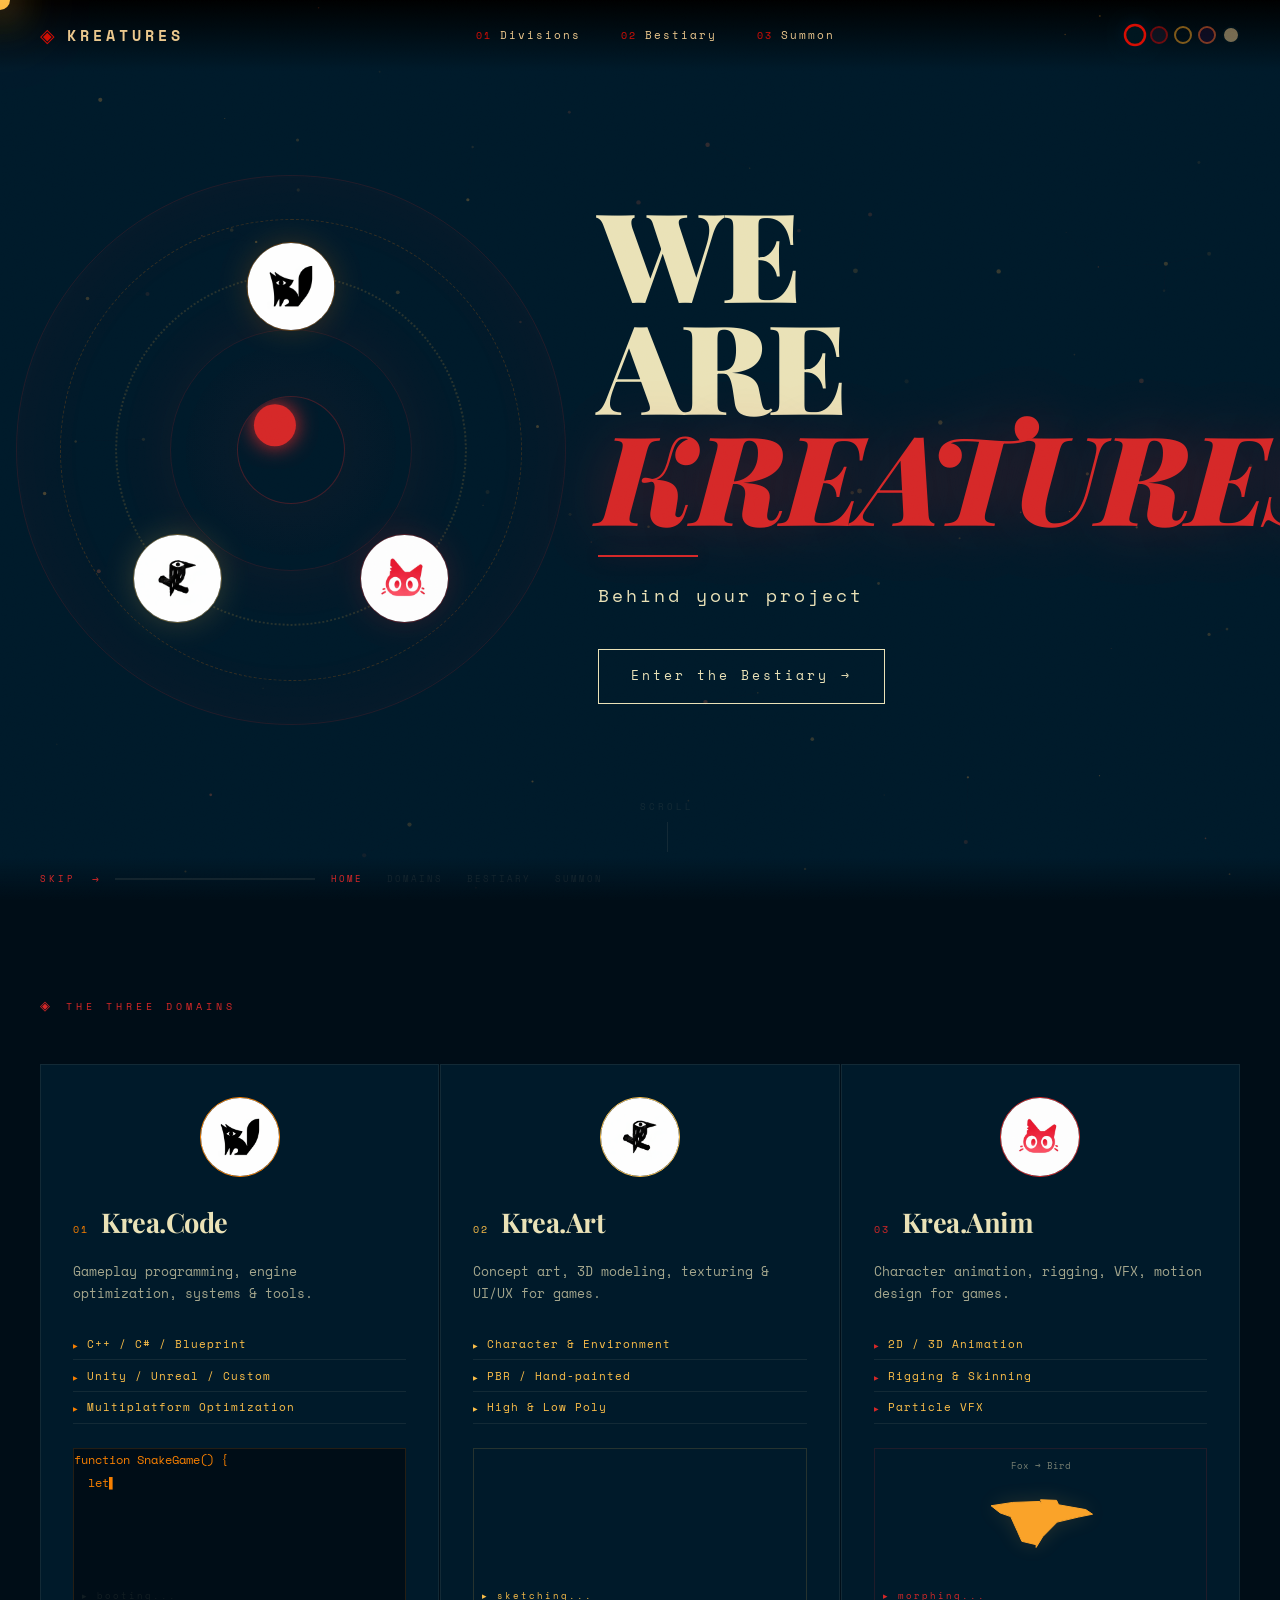
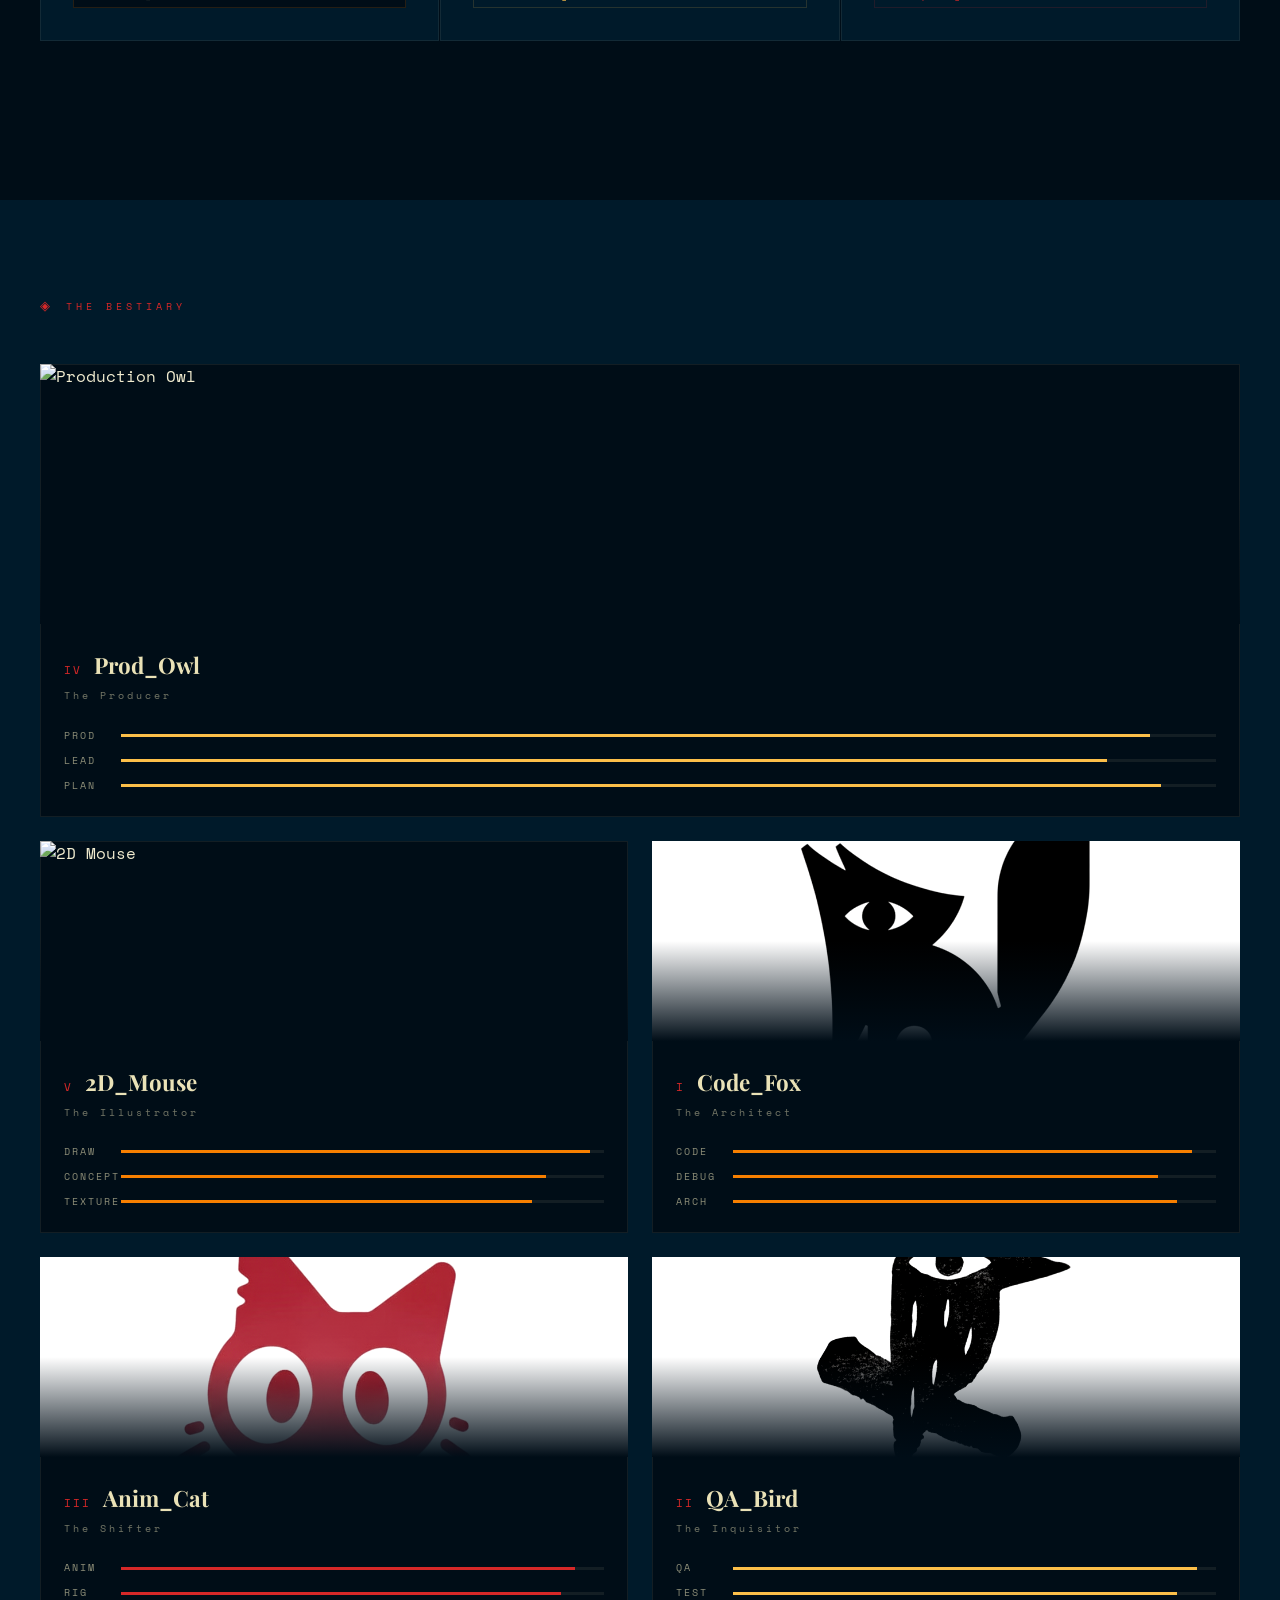
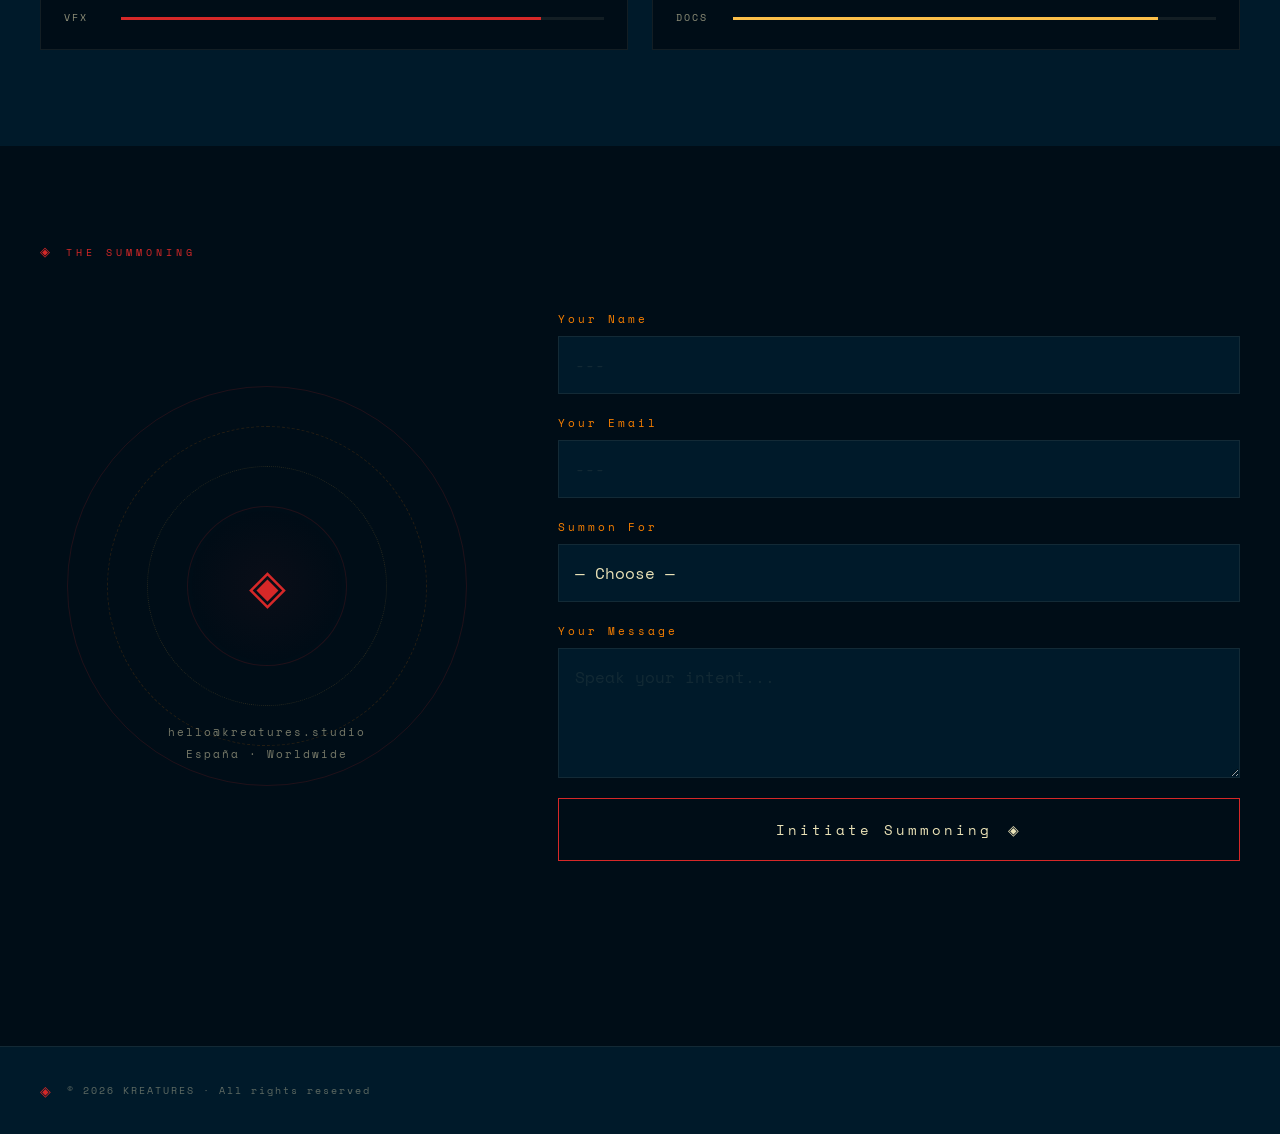
==== commit 8787574b: "feat(bestiary): balanced layout A with order owl, mouse, fox, cat, bird - Owl full-width top, 2x2 gr" ====
--- a/index.html
+++ b/index.html
@@ -207,6 +207,74 @@
                 <span>THE BESTIARY</span>
             </div>
             <div class="tarots">
+                <div class="tarot reveal" data-beast="owl">
+                    <div class="tarot-border">
+                        <div class="tarot-corner tl"></div>
+                        <div class="tarot-corner tr"></div>
+                        <div class="tarot-corner bl"></div>
+                        <div class="tarot-corner br"></div>
+                    </div>
+                    <div class="tarot-img">
+                        <img src="images/owl.png" alt="Production Owl">
+                        <div class="tarot-overlay"></div>
+                    </div>
+                    <div class="tarot-body">
+                        <div class="tarot-header">
+                            <span class="tarot-num">IV</span>
+                            <h3>Prod_Owl</h3>
+                        </div>
+                        <span class="tarot-role">The Producer</span>
+                        <div class="tarot-stats">
+                            <div class="tstat">
+                                <span class="tstat-label">PROD</span>
+                                <div class="tstat-bar"><div class="tstat-fill" style="--w:94%"></div></div>
+                            </div>
+                            <div class="tstat">
+                                <span class="tstat-label">LEAD</span>
+                                <div class="tstat-bar"><div class="tstat-fill" style="--w:90%"></div></div>
+                            </div>
+                            <div class="tstat">
+                                <span class="tstat-label">PLAN</span>
+                                <div class="tstat-bar"><div class="tstat-fill" style="--w:95%"></div></div>
+                            </div>
+                        </div>
+                    </div>
+                </div>
+
+                <div class="tarot reveal" data-beast="mouse">
+                    <div class="tarot-border">
+                        <div class="tarot-corner tl"></div>
+                        <div class="tarot-corner tr"></div>
+                        <div class="tarot-corner bl"></div>
+                        <div class="tarot-corner br"></div>
+                    </div>
+                    <div class="tarot-img">
+                        <img src="images/mouse.png" alt="2D Mouse">
+                        <div class="tarot-overlay"></div>
+                    </div>
+                    <div class="tarot-body">
+                        <div class="tarot-header">
+                            <span class="tarot-num">V</span>
+                            <h3>2D_Mouse</h3>
+                        </div>
+                        <span class="tarot-role">The Illustrator</span>
+                        <div class="tarot-stats">
+                            <div class="tstat">
+                                <span class="tstat-label">DRAW</span>
+                                <div class="tstat-bar"><div class="tstat-fill" style="--w:97%"></div></div>
+                            </div>
+                            <div class="tstat">
+                                <span class="tstat-label">CONCEPT</span>
+                                <div class="tstat-bar"><div class="tstat-fill" style="--w:88%"></div></div>
+                            </div>
+                            <div class="tstat">
+                                <span class="tstat-label">TEXTURE</span>
+                                <div class="tstat-bar"><div class="tstat-fill" style="--w:85%"></div></div>
+                            </div>
+                        </div>
+                    </div>
+                </div>
+
                 <div class="tarot reveal" data-beast="fox">
                     <div class="tarot-border">
                         <div class="tarot-corner tl"></div>
@@ -241,6 +309,40 @@
                     </div>
                 </div>
 
+                <div class="tarot reveal" data-beast="cat">
+                    <div class="tarot-border">
+                        <div class="tarot-corner tl"></div>
+                        <div class="tarot-corner tr"></div>
+                        <div class="tarot-corner bl"></div>
+                        <div class="tarot-corner br"></div>
+                    </div>
+                    <div class="tarot-img">
+                        <img src="images/cat.png" alt="Anim Cat">
+                        <div class="tarot-overlay"></div>
+                    </div>
+                    <div class="tarot-body">
+                        <div class="tarot-header">
+                            <span class="tarot-num">III</span>
+                            <h3>Anim_Cat</h3>
+                        </div>
+                        <span class="tarot-role">The Shifter</span>
+                        <div class="tarot-stats">
+                            <div class="tstat">
+                                <span class="tstat-label">ANIM</span>
+                                <div class="tstat-bar"><div class="tstat-fill" style="--w:94%"></div></div>
+                            </div>
+                            <div class="tstat">
+                                <span class="tstat-label">RIG</span>
+                                <div class="tstat-bar"><div class="tstat-fill" style="--w:91%"></div></div>
+                            </div>
+                            <div class="tstat">
+                                <span class="tstat-label">VFX</span>
+                                <div class="tstat-bar"><div class="tstat-fill" style="--w:87%"></div></div>
+                            </div>
+                        </div>
+                    </div>
+                </div>
+
                 <div class="tarot reveal" data-beast="bird">
                     <div class="tarot-border">
                         <div class="tarot-corner tl"></div>
@@ -270,108 +372,6 @@
                             <div class="tstat">
                                 <span class="tstat-label">DOCS</span>
                                 <div class="tstat-bar"><div class="tstat-fill" style="--w:88%"></div></div>
-                            </div>
-                        </div>
-                    </div>
-                </div>
-
-                <div class="tarot reveal" data-beast="cat">
-                    <div class="tarot-border">
-                        <div class="tarot-corner tl"></div>
-                        <div class="tarot-corner tr"></div>
-                        <div class="tarot-corner bl"></div>
-                        <div class="tarot-corner br"></div>
-                    </div>
-                    <div class="tarot-img">
-                        <img src="images/cat.png" alt="Anim Cat">
-                        <div class="tarot-overlay"></div>
-                    </div>
-                    <div class="tarot-body">
-                        <div class="tarot-header">
-                            <span class="tarot-num">III</span>
-                            <h3>Anim_Cat</h3>
-                        </div>
-                        <span class="tarot-role">The Shifter</span>
-                        <div class="tarot-stats">
-                            <div class="tstat">
-                                <span class="tstat-label">ANIM</span>
-                                <div class="tstat-bar"><div class="tstat-fill" style="--w:94%"></div></div>
-                            </div>
-                            <div class="tstat">
-                                <span class="tstat-label">RIG</span>
-                                <div class="tstat-bar"><div class="tstat-fill" style="--w:91%"></div></div>
-                            </div>
-                            <div class="tstat">
-                                <span class="tstat-label">VFX</span>
-                                <div class="tstat-bar"><div class="tstat-fill" style="--w:87%"></div></div>
-                            </div>
-                        </div>
-                    </div>
-                </div>
-
-                <div class="tarot reveal" data-beast="owl">
-                    <div class="tarot-border">
-                        <div class="tarot-corner tl"></div>
-                        <div class="tarot-corner tr"></div>
-                        <div class="tarot-corner bl"></div>
-                        <div class="tarot-corner br"></div>
-                    </div>
-                    <div class="tarot-img">
-                        <img src="images/owl.png" alt="Production Owl">
-                        <div class="tarot-overlay"></div>
-                    </div>
-                    <div class="tarot-body">
-                        <div class="tarot-header">
-                            <span class="tarot-num">IV</span>
-                            <h3>Prod_Owl</h3>
-                        </div>
-                        <span class="tarot-role">The Producer</span>
-                        <div class="tarot-stats">
-                            <div class="tstat">
-                                <span class="tstat-label">PROD</span>
-                                <div class="tstat-bar"><div class="tstat-fill" style="--w:94%"></div></div>
-                            </div>
-                            <div class="tstat">
-                                <span class="tstat-label">LEAD</span>
-                                <div class="tstat-bar"><div class="tstat-fill" style="--w:90%"></div></div>
-                            </div>
-                            <div class="tstat">
-                                <span class="tstat-label">PLAN</span>
-                                <div class="tstat-bar"><div class="tstat-fill" style="--w:95%"></div></div>
-                            </div>
-                        </div>
-                    </div>
-                </div>
-
-                <div class="tarot reveal" data-beast="mouse">
-                    <div class="tarot-border">
-                        <div class="tarot-corner tl"></div>
-                        <div class="tarot-corner tr"></div>
-                        <div class="tarot-corner bl"></div>
-                        <div class="tarot-corner br"></div>
-                    </div>
-                    <div class="tarot-img">
-                        <img src="images/mouse.png" alt="2D Mouse">
-                        <div class="tarot-overlay"></div>
-                    </div>
-                    <div class="tarot-body">
-                        <div class="tarot-header">
-                            <span class="tarot-num">V</span>
-                            <h3>2D_Mouse</h3>
-                        </div>
-                        <span class="tarot-role">The Illustrator</span>
-                        <div class="tarot-stats">
-                            <div class="tstat">
-                                <span class="tstat-label">DRAW</span>
-                                <div class="tstat-bar"><div class="tstat-fill" style="--w:97%"></div></div>
-                            </div>
-                            <div class="tstat">
-                                <span class="tstat-label">CONCEPT</span>
-                                <div class="tstat-bar"><div class="tstat-fill" style="--w:88%"></div></div>
-                            </div>
-                            <div class="tstat">
-                                <span class="tstat-label">TEXTURE</span>
-                                <div class="tstat-bar"><div class="tstat-fill" style="--w:85%"></div></div>
                             </div>
                         </div>
                     </div>
--- a/styles.css
+++ b/styles.css
@@ -305,7 +305,6 @@
     line-height: 0.9; letter-spacing: -2px;
     opacity: 0; transform: translateY(40px);
     animation: riseWord 0.8s var(--ease-out) forwards;
-    transition: all 0.35s var(--ease-out);
 }
 .title-word:nth-child(1) { animation-delay: 0.2s; }
 .title-word:nth-child(2) { animation-delay: 0.5s; }
@@ -314,16 +313,6 @@
     color: var(--red); font-style: italic;
     text-shadow: 0 0 60px color-mix(in srgb, var(--red) 30%, transparent);
 }
-.hero-title:hover .title-word {
-    letter-spacing: 0.06em;
-    transform: scale(1.03);
-    color: var(--butterscotch);
-}
-.hero-title:hover .title-creature {
-    letter-spacing: 0.18em;
-    transform: scale(1.12);
-    text-shadow: 0 0 80px var(--butterscotch), 0 0 120px color-mix(in srgb, var(--butterscotch) 50%, transparent);
-}
 @keyframes riseWord {
     to { opacity: 1; transform: translateY(0); }
 }
@@ -528,11 +517,11 @@
 .team { background: var(--bg); }
 .tarots {
     display: grid;
-    grid-template-columns: 2fr 1fr 1fr;
-    grid-template-rows: 1fr 1fr;
+    grid-template-columns: 1fr 1fr;
     grid-template-areas:
-        "fox  bird owl"
-        "fox  cat  mouse";
+        "owl   owl"
+        "mouse fox"
+        "cat   bird";
     gap: 1.5rem; padding: 0 2.5rem 6rem;
 }
 .tarot[data-beast="fox"] { grid-area: fox; }
@@ -567,11 +556,13 @@
 .br { bottom: -1px; right: -1px; border-width: 0 2px 2px 0; }
 
 .tarot-img {
-    width: 100%; height: 280px; overflow: hidden; position: relative;
-}
-.tarot[data-beast="fox"] .tarot-img { height: 360px; }
-.tarot[data-beast="bird"] .tarot-img, .tarot[data-beast="cat"] .tarot-img,
-.tarot[data-beast="owl"] .tarot-img, .tarot[data-beast="mouse"] .tarot-img { height: 160px; }
+    width: 100%; height: 220px; overflow: hidden; position: relative;
+}
+.tarot[data-beast="owl"] .tarot-img { height: 260px; }
+.tarot[data-beast="mouse"] .tarot-img,
+.tarot[data-beast="fox"] .tarot-img,
+.tarot[data-beast="cat"] .tarot-img,
+.tarot[data-beast="bird"] .tarot-img { height: 200px; }
 .tarot-img img {
     width: 100%; height: 100%; object-fit: cover;
     filter: grayscale(40%) contrast(1.1);
@@ -795,14 +786,6 @@
         animation: none !important;
     }
     .reveal { animation: none; opacity: 1; transform: none; filter: none; }
-    .hero-title:hover .title-word {
-        letter-spacing: -2px !important; transform: translateY(0) !important;
-        color: inherit !important;
-    }
-    .hero-title:hover .title-creature {
-        color: var(--red) !important;
-        text-shadow: 0 0 60px color-mix(in srgb, var(--red) 30%, transparent) !important;
-    }
 }
 
 ::view-transition-old(root) {
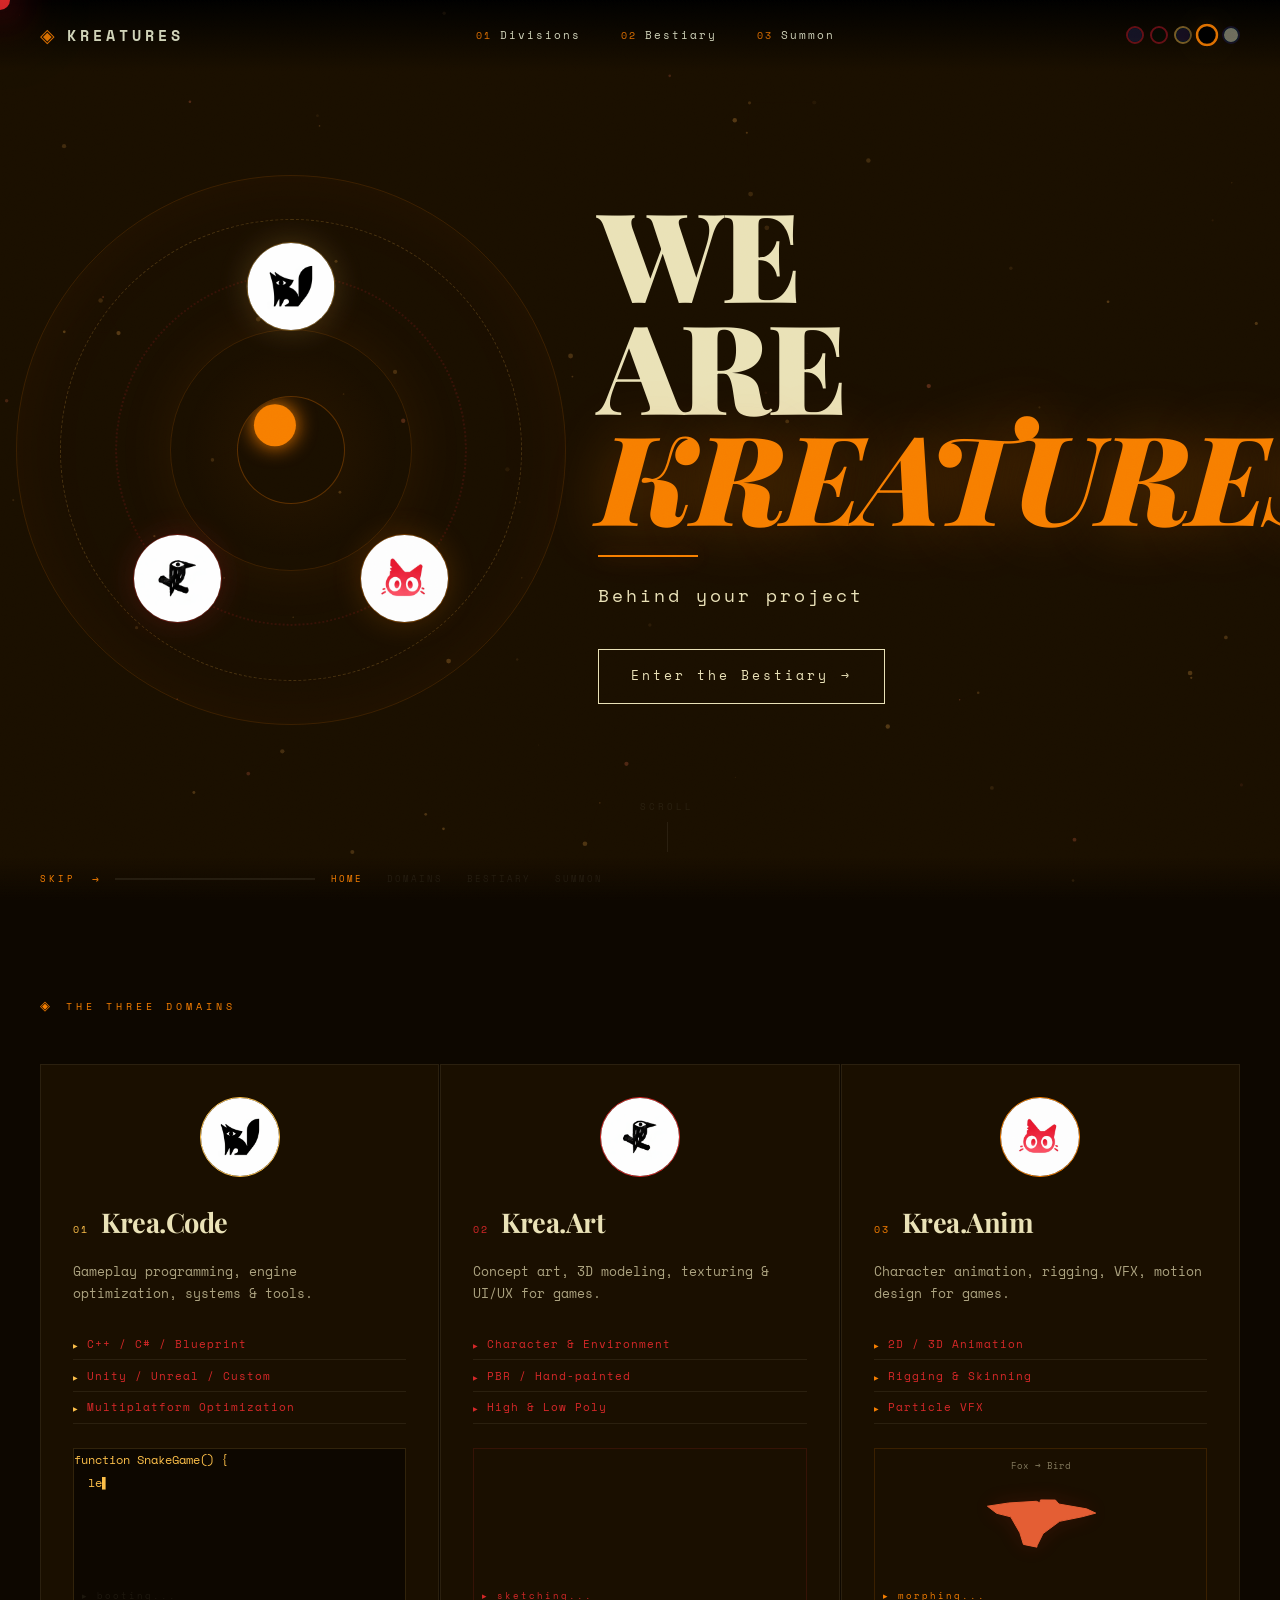
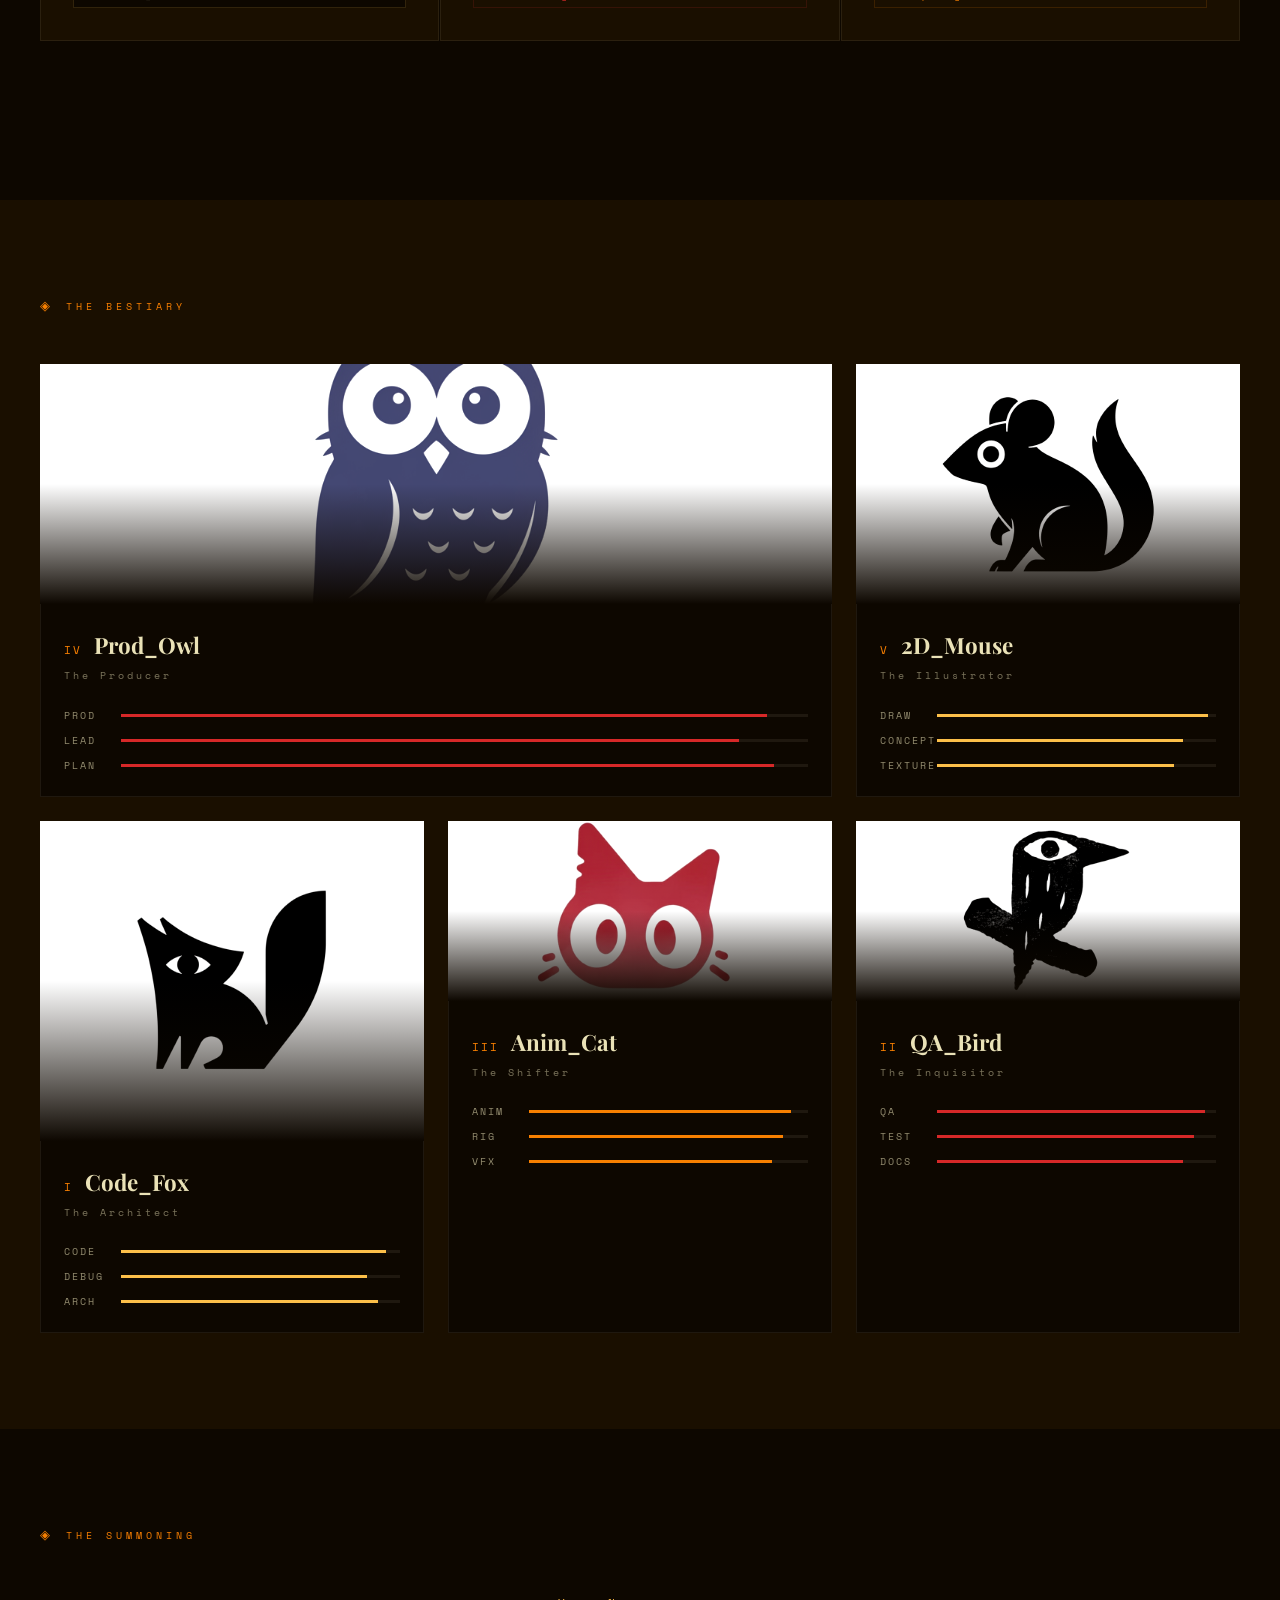
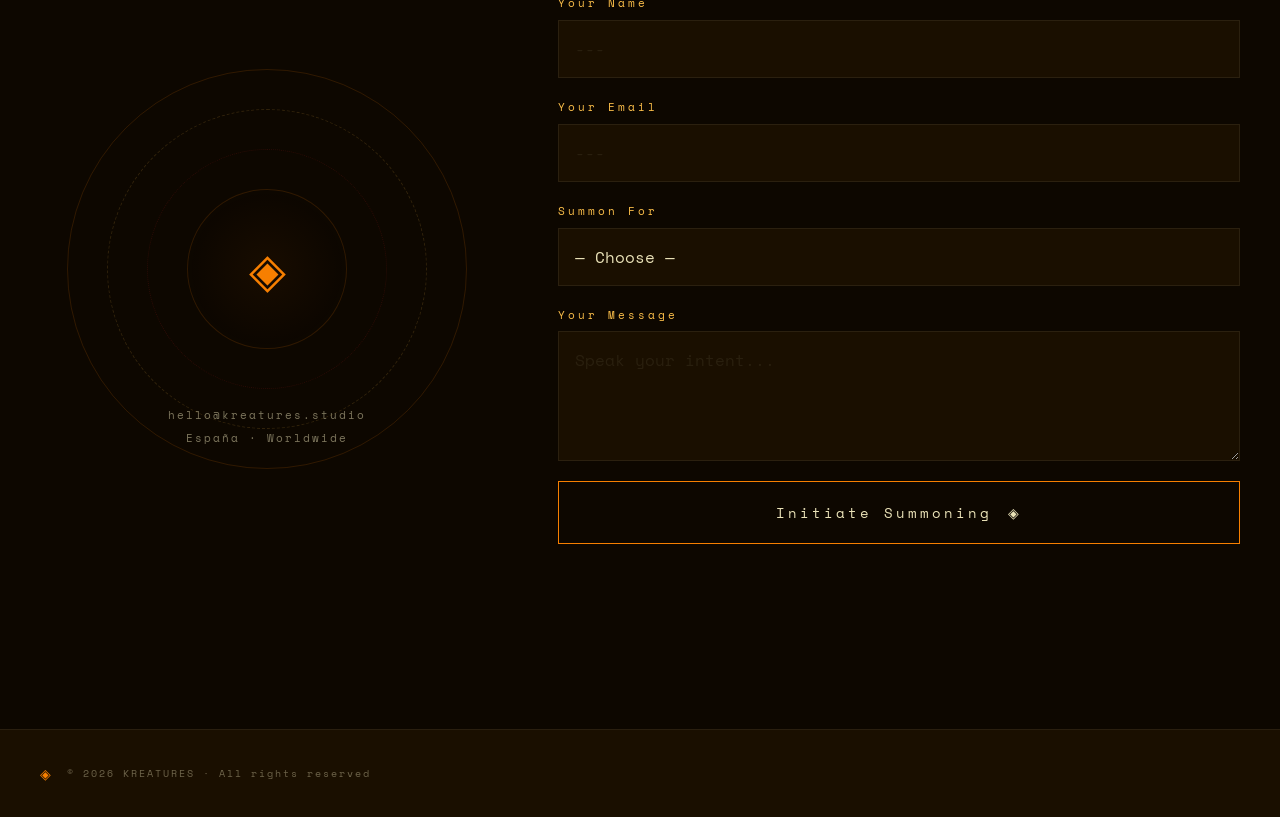
==== commit 73259bac: "Change descriptions" ====
--- a/index.html
+++ b/index.html
@@ -1,11 +1,11 @@
 <!DOCTYPE html>
-<html lang="es" data-theme="bestiary">
+<html lang="en" data-theme="bestiary">
 <head>
     <meta charset="UTF-8">
     <meta name="viewport" content="width=device-width, initial-scale=1.0">
-    <meta name="description" content="Kreatures — The creatures behind your game. Co-desarrollo, arte y animación.">
-    <meta property="og:title" content="KREATURES · Bestiary">
-    <meta property="og:description" content="The creatures behind your game. Co-desarrollo, arte y animación para estudios de videojuegos.">
+    <meta name="description" content="Kreatures — Behind your project. Co-development, art and animation.">
+    <meta property="og:title" content="KREATURES">
+    <meta property="og:description" content="Behind your project. Co-development, art and animation for game studios.">
     <meta property="og:image" content="https://kreatures-studio.github.io/website/images/og-image.png">
     <meta property="og:image:secure_url" content="https://kreatures-studio.github.io/website/images/og-image.png">
     <meta property="og:image:width" content="1200">
@@ -13,8 +13,8 @@
     <meta property="og:url" content="https://kreatures-studio.github.io/website/">
     <meta property="og:type" content="website">
     <meta name="twitter:card" content="summary_large_image">
-    <meta name="twitter:title" content="KREATURES · Bestiary">
-    <meta name="twitter:description" content="The creatures behind your game. Co-desarrollo, arte y animación para estudios de videojuegos.">
+    <meta name="twitter:title" content="KREATURES">
+    <meta name="twitter:description" content="Behind your project. Co-development, art and animation for game studios.">
     <meta name="twitter:image" content="https://kreatures-studio.github.io/website/images/og-image.png">
     <link rel="icon" type="image/png" href="images/fox.png">
     <title>KREATURES · Bestiary</title>
--- a/styles.css
+++ b/styles.css
@@ -517,11 +517,10 @@
 .team { background: var(--bg); }
 .tarots {
     display: grid;
-    grid-template-columns: 1fr 1fr;
+    grid-template-columns: 1fr 1fr 1fr;
     grid-template-areas:
-        "owl   owl"
-        "mouse fox"
-        "cat   bird";
+        "owl   owl   mouse"
+        "fox   cat   bird";
     gap: 1.5rem; padding: 0 2.5rem 6rem;
 }
 .tarot[data-beast="fox"] { grid-area: fox; }
@@ -556,13 +555,13 @@
 .br { bottom: -1px; right: -1px; border-width: 0 2px 2px 0; }
 
 .tarot-img {
-    width: 100%; height: 220px; overflow: hidden; position: relative;
-}
-.tarot[data-beast="owl"] .tarot-img { height: 260px; }
-.tarot[data-beast="mouse"] .tarot-img,
-.tarot[data-beast="fox"] .tarot-img,
+    width: 100%; height: 280px; overflow: hidden; position: relative;
+}
+.tarot[data-beast="owl"] .tarot-img,
+.tarot[data-beast="mouse"] .tarot-img { height: 240px; }
+.tarot[data-beast="fox"] .tarot-img { height: 320px; }
 .tarot[data-beast="cat"] .tarot-img,
-.tarot[data-beast="bird"] .tarot-img { height: 200px; }
+.tarot[data-beast="bird"] .tarot-img { height: 180px; }
 .tarot-img img {
     width: 100%; height: 100%; object-fit: cover;
     filter: grayscale(40%) contrast(1.1);
@@ -712,7 +711,8 @@
     .hero-line { margin-left: auto; margin-right: auto; }
     .hero-scroll { display: none; }
     .divisions-container { grid-template-columns: 1fr; }
-    .tarots { grid-template-columns: 1fr; grid-template-areas: initial; max-width: 400px; margin: 0 auto; }
+    .tarots { grid-template-columns: 1fr; grid-template-areas: none; max-width: 400px; margin: 0 auto; }
+    .tarot[data-beast] { grid-area: auto; }
     .contact-dual { grid-template-columns: 1fr; }
     .contact-circle { max-width: 300px; }
 }
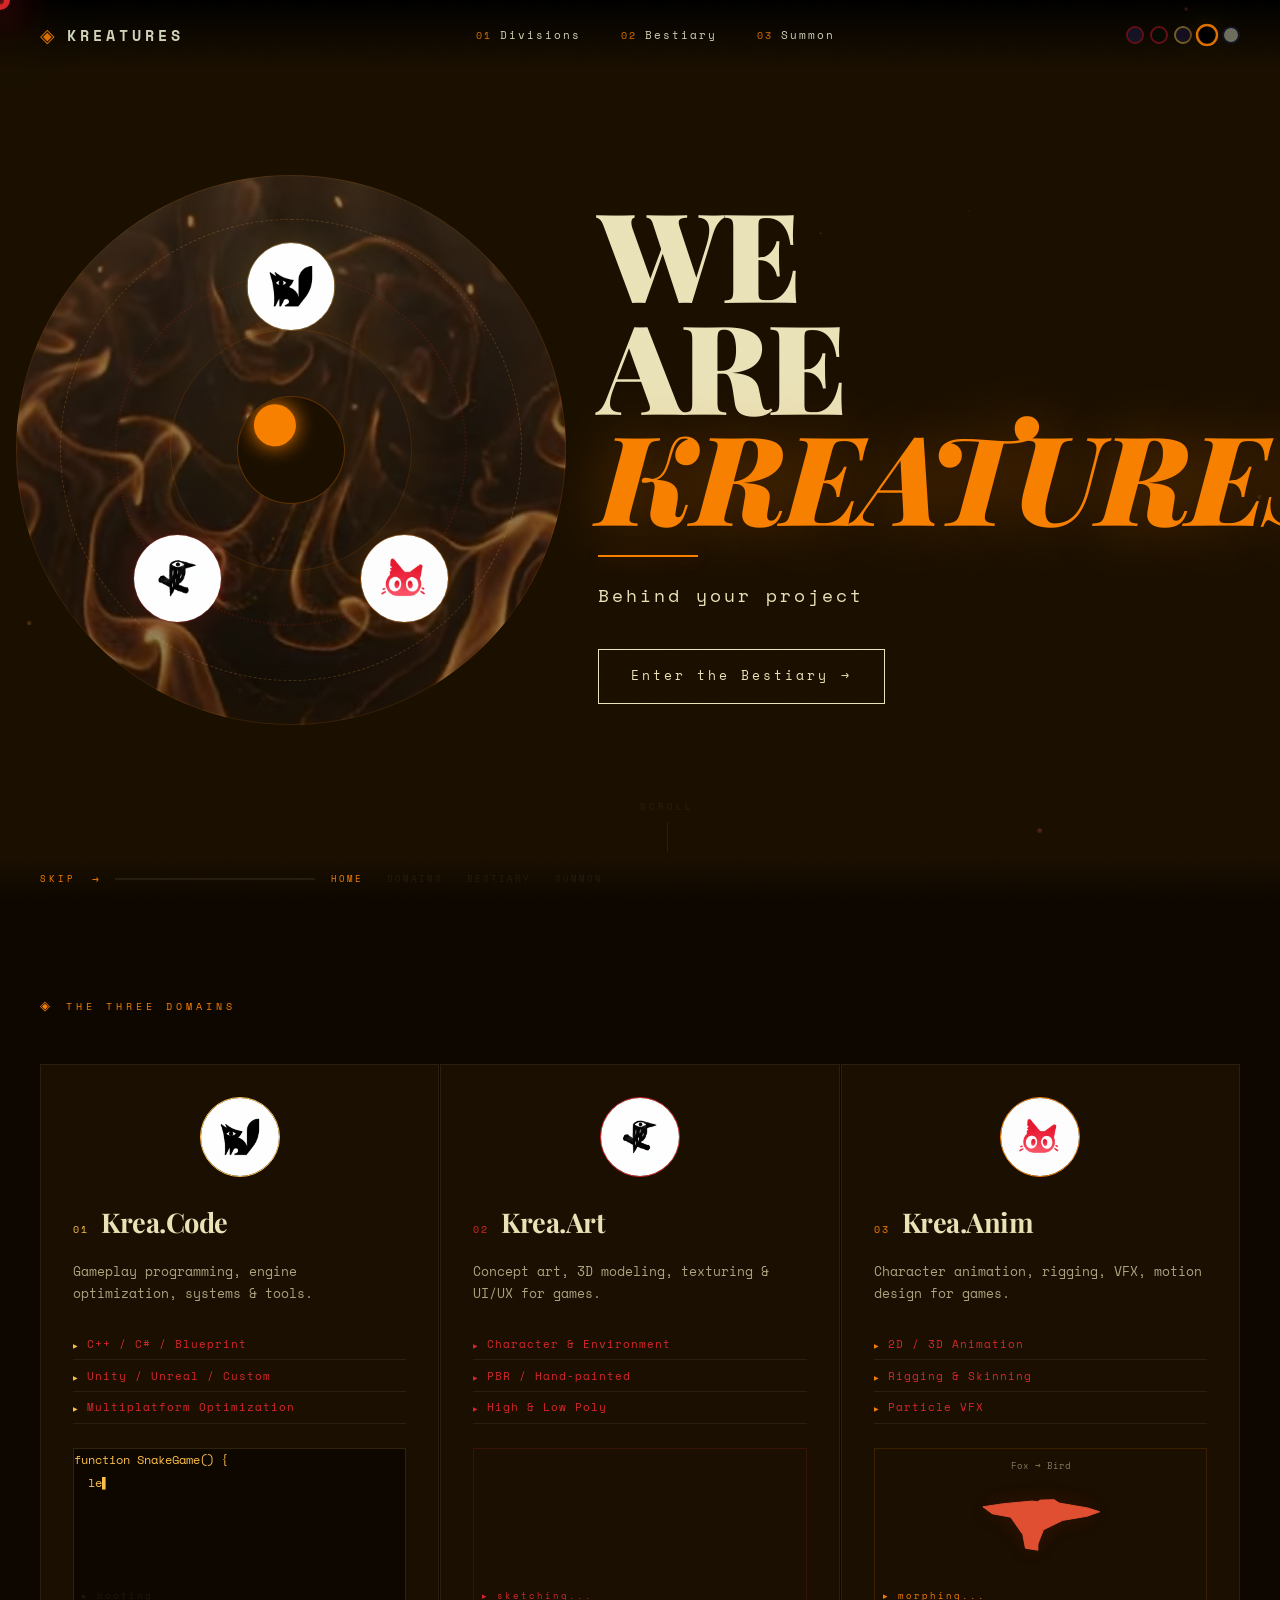
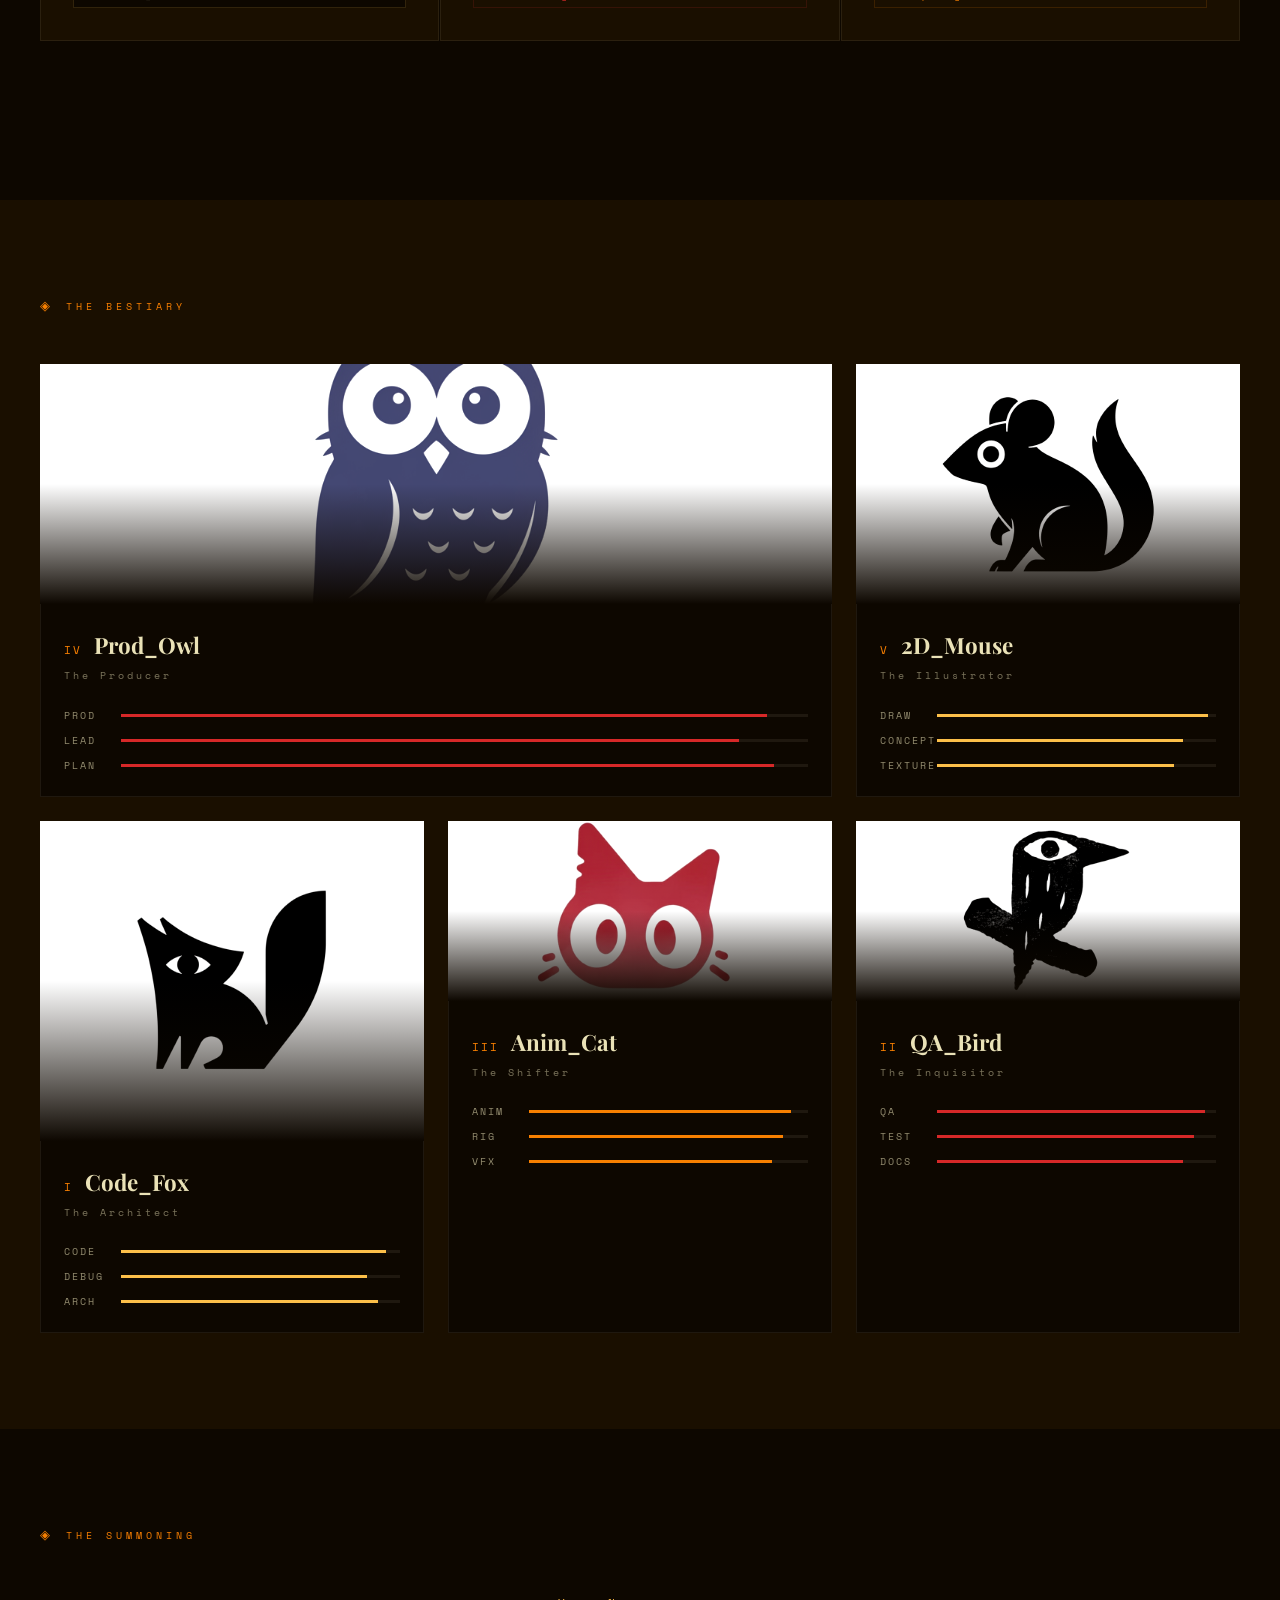
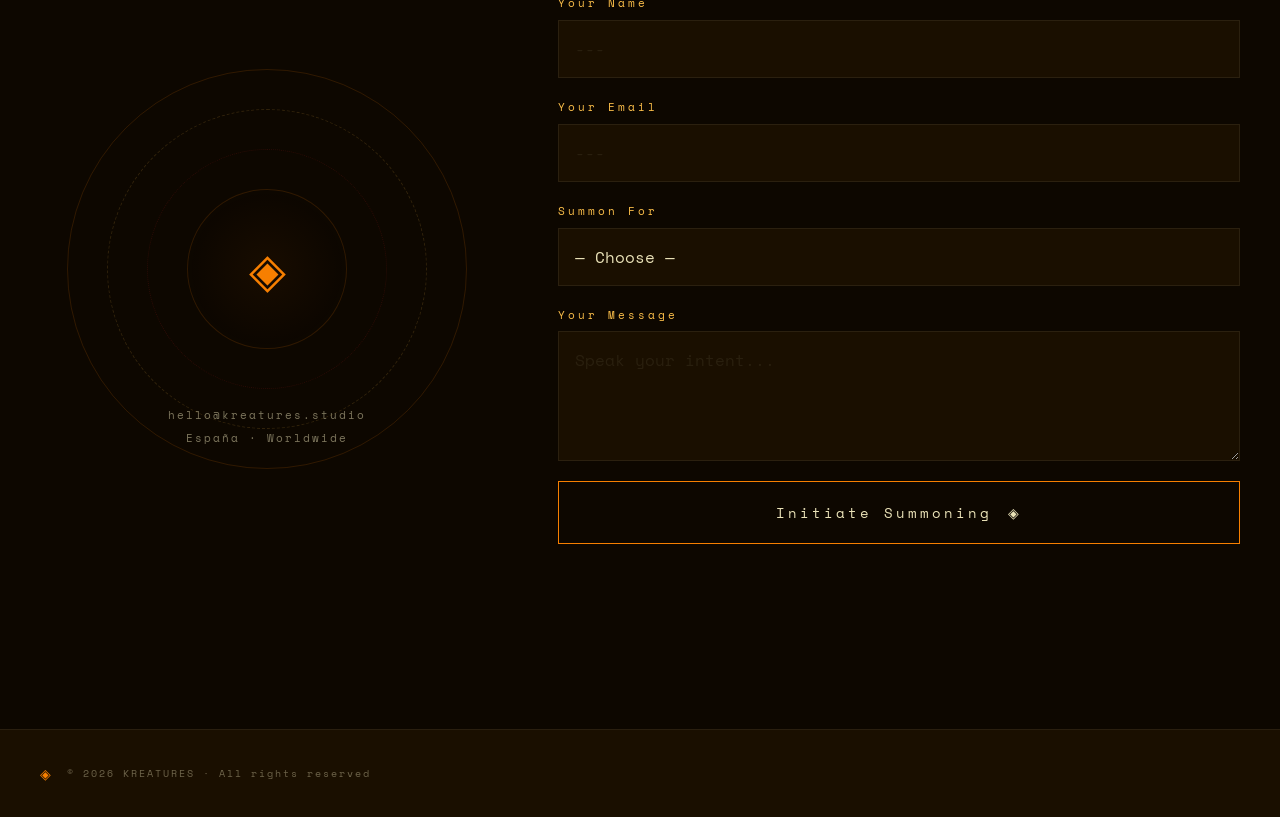
==== commit 64532c97: "feat: add hypnotic ember video behind hero circle Converts 5.7MB MP4 to 512KB WebM + 280KB MP4 fallb" ====
--- a/index.html
+++ b/index.html
@@ -69,6 +69,10 @@
     <main>
         <section id="hero" class="section hero">
             <div class="hero-circle">
+                <video class="hero-video" autoplay muted loop playsinline poster="images/hero-poster.jpg">
+                    <source src="images/hero-loop.webm" type="video/webm">
+                    <source src="images/hero-loop.mp4" type="video/mp4">
+                </video>
                 <div class="ring ring-outer"></div>
                 <div class="ring ring-mid"></div>
                 <div class="ring ring-inner"></div>
--- a/styles.css
+++ b/styles.css
@@ -196,6 +196,11 @@
     flex-shrink: 0; position: relative;
     width: min(65vmin, 550px); height: min(65vmin, 550px);
     margin-left: -2%; pointer-events: none;
+}
+.hero-video {
+    position: absolute; inset: 0; width: 100%; height: 100%;
+    border-radius: 50%; object-fit: cover;
+    opacity: 0.5; pointer-events: none; z-index: 0;
 }
 
 .ring {
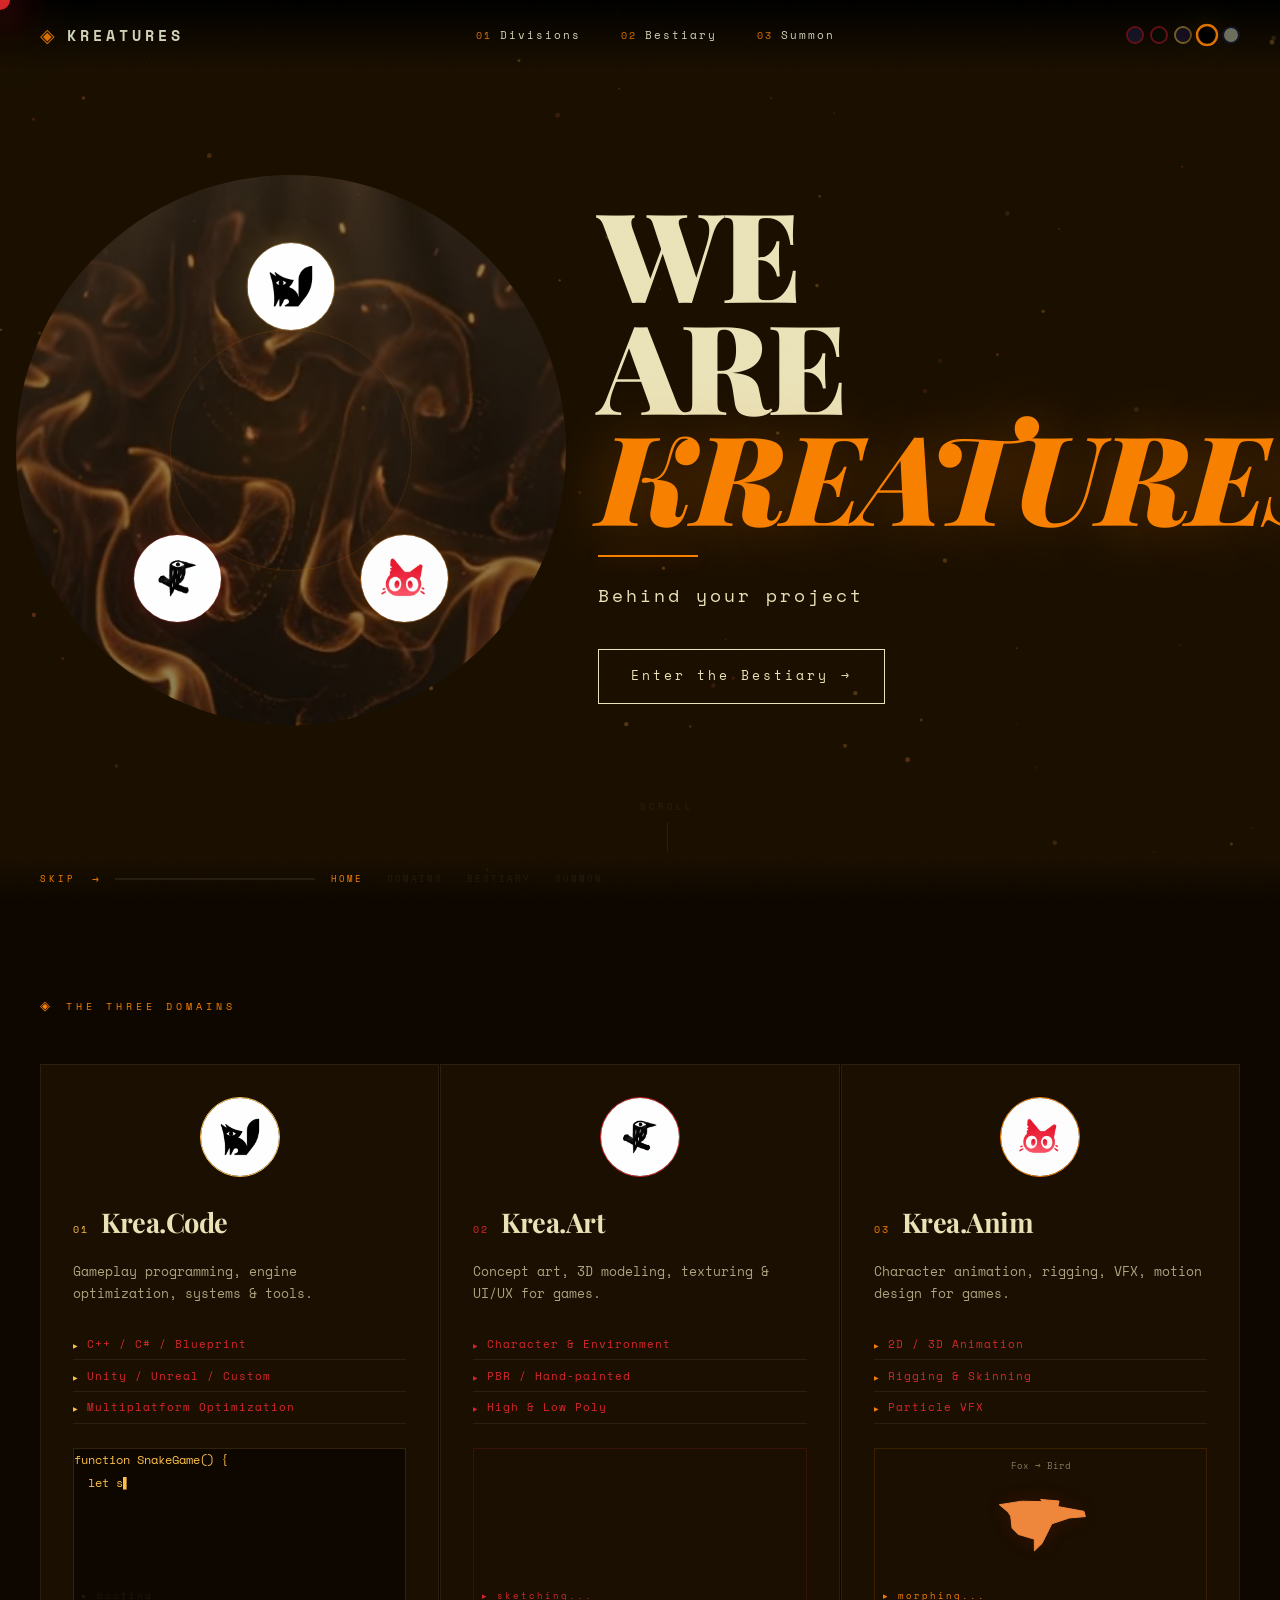
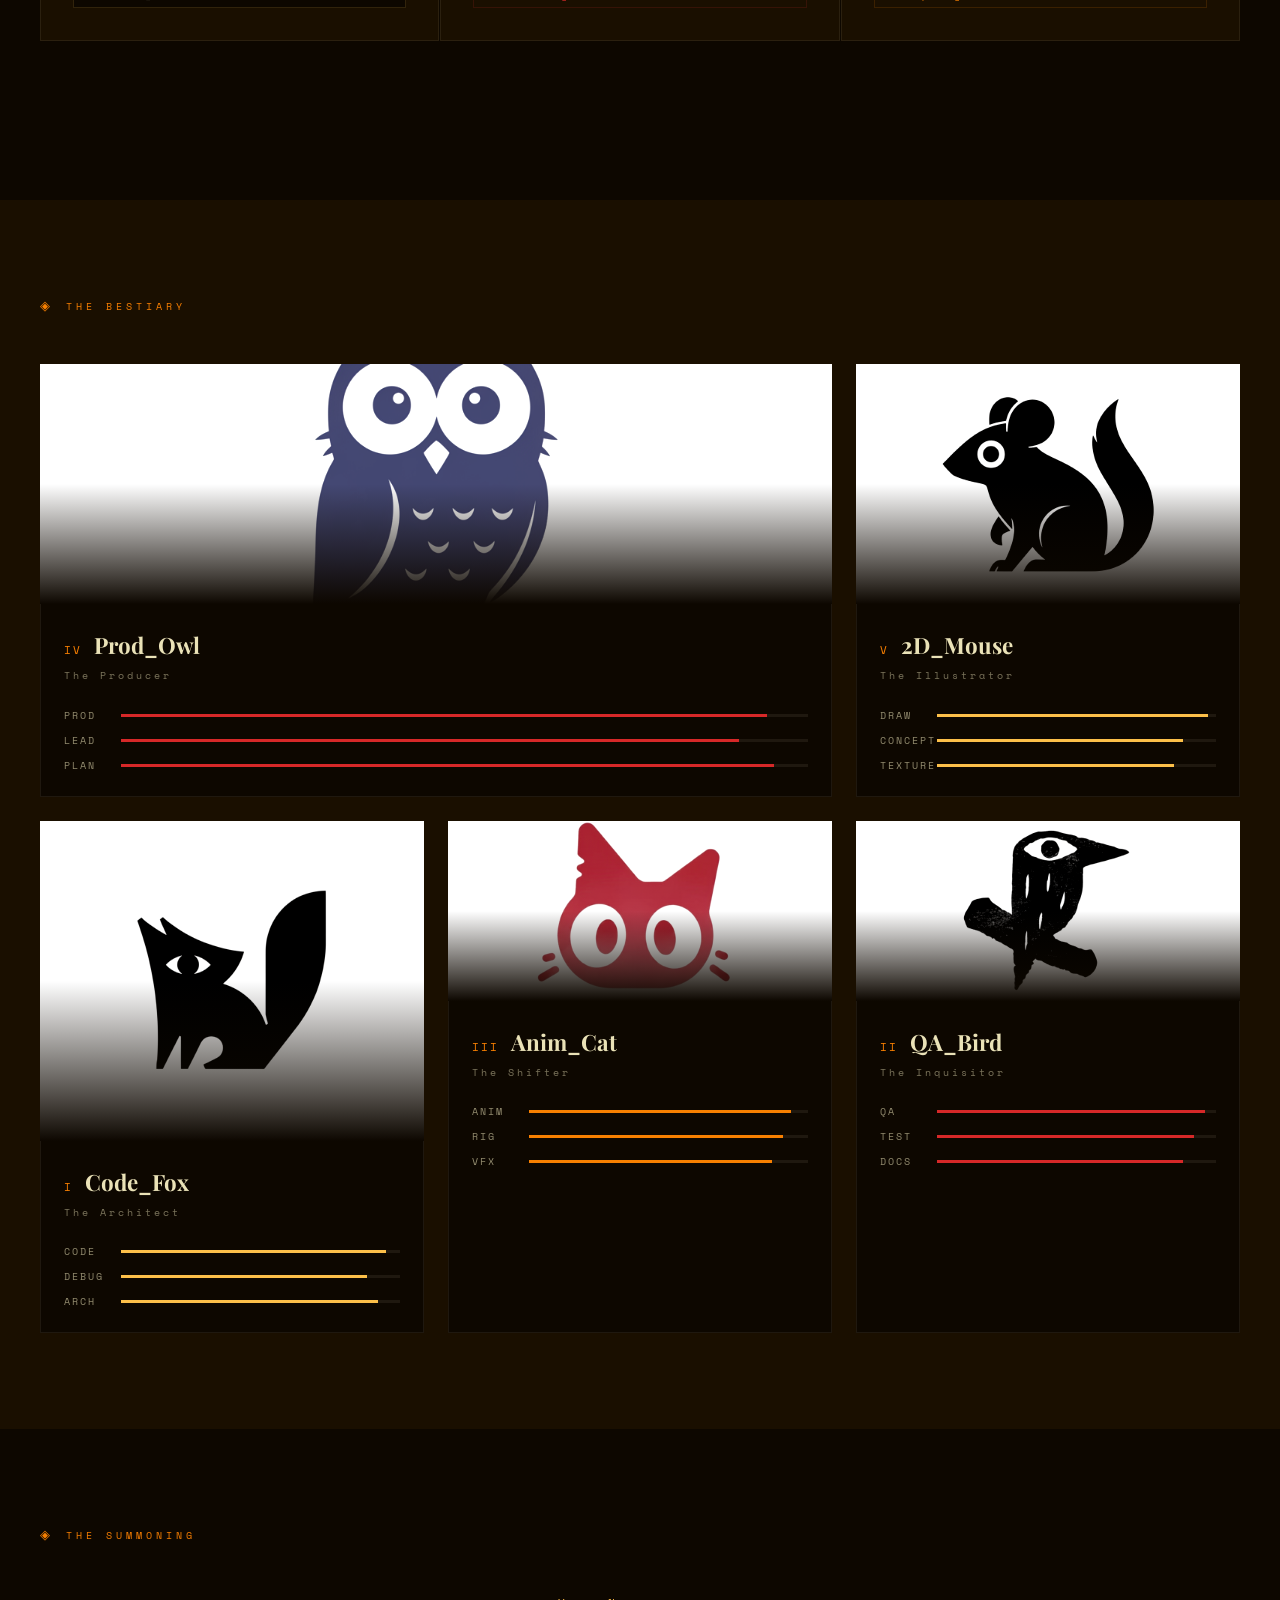
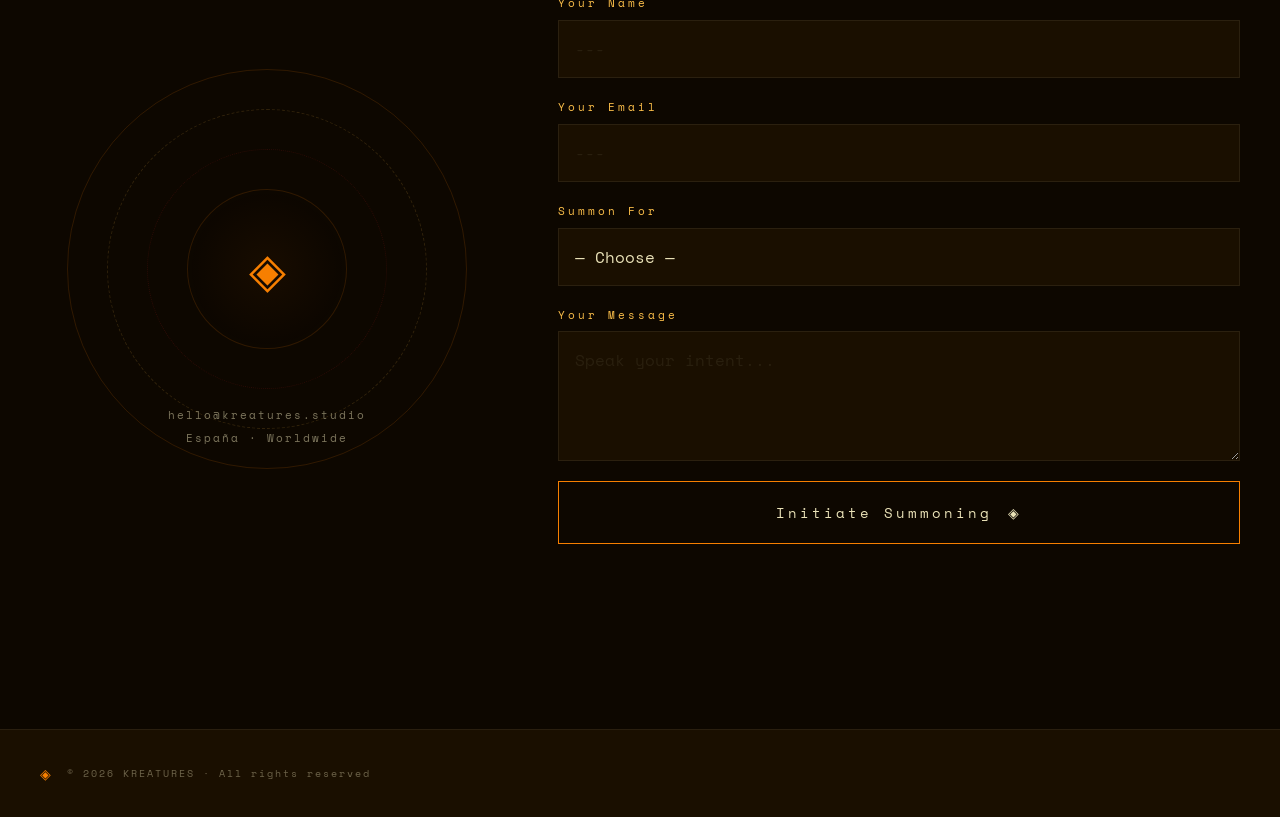
==== commit 6710c1ca: "fix: remove eye and 3 scroll rings, fix WebM encoding Removed hero-eye (pupil), ring-outer, ring-mid" ====
--- a/index.html
+++ b/index.html
@@ -73,15 +73,9 @@
                     <source src="images/hero-loop.webm" type="video/webm">
                     <source src="images/hero-loop.mp4" type="video/mp4">
                 </video>
-                <div class="ring ring-outer"></div>
-                <div class="ring ring-mid"></div>
-                <div class="ring ring-inner"></div>
                 <div class="ring ring-core"></div>
                 <div class="ring ring-pulse"></div>
                 <div class="ring-glow"></div>
-                <div class="hero-eye">
-                    <div class="hero-pupil"></div>
-                </div>
                 <div class="hero-beasts">
                     <div class="beast beast-fox">
                         <img src="images/fox.png" alt="Code Fox">
--- a/styles.css
+++ b/styles.css
@@ -207,24 +207,6 @@
     position: absolute; inset: 0; border-radius: 50%;
     border: 1px solid transparent;
 }
-.ring-outer {
-    border-color: var(--red-dim);
-    animation: ringSpinOuter linear;
-    animation-timeline: scroll(root block);
-    box-shadow: inset 0 0 80px color-mix(in srgb, var(--red) 5%, transparent);
-}
-.ring-mid {
-    inset: 8%; border-color: color-mix(in srgb, var(--orange) 20%, transparent);
-    border-style: dashed;
-    animation: ringSpinMid linear;
-    animation-timeline: scroll(root block);
-}
-.ring-inner {
-    inset: 18%; border-color: color-mix(in srgb, var(--butterscotch) 15%, transparent);
-    border-width: 2px; border-style: dotted;
-    animation: ringSpinInner linear;
-    animation-timeline: scroll(root block);
-}
 .ring-core {
     inset: 28%; border: 1px solid var(--red-dim);
     box-shadow: 0 0 60px color-mix(in srgb, var(--red) 8%, transparent);
@@ -240,9 +222,6 @@
     animation: pulseGlow 4s ease-in-out infinite;
 }
 
-@keyframes ringSpinOuter { to { transform: rotate(360deg); } }
-@keyframes ringSpinMid { to { transform: rotate(-720deg); } }
-@keyframes ringSpinInner { to { transform: rotate(1080deg); } }
 @keyframes pulseRing {
     0%, 100% { transform: scale(1); opacity: 0.6; }
     50% { transform: scale(1.1); opacity: 1; }
@@ -250,20 +229,6 @@
 @keyframes pulseGlow {
     0%, 100% { transform: scale(1); opacity: 0.3; }
     50% { transform: scale(1.2); opacity: 0.6; }
-}
-
-.hero-eye {
-    position: absolute; top: 50%; left: 50%; transform: translate(-50%, -50%);
-    width: 12vmin; height: 12vmin; border-radius: 50%;
-    background: var(--bg); border: 1px solid color-mix(in srgb, var(--red) 30%, transparent);
-    overflow: hidden; z-index: 2;
-}
-.hero-pupil {
-    position: absolute; width: 40%; height: 40%; border-radius: 50%;
-    background: var(--red); top: 50%; left: 50%;
-    transform: translate(-50%, -50%);
-    box-shadow: 0 0 20px var(--red);
-    transition: transform 0.1s var(--ease);
 }
 
 .hero-beasts {
@@ -767,7 +732,6 @@
     .domain-code { font-size: 0.8rem; }
     .tarot-body h3 { font-size: 1.4rem; }
     .beast { width: 22%; height: 22%; }
-    .hero-eye { width: 16vmin; height: 16vmin; }
     .tarot-img { height: 220px !important; }
     .domain { padding: 1.5rem; }
 }
@@ -780,16 +744,10 @@
 }
 
 @supports not (animation-timeline: scroll()) {
-    .ring-outer { animation: ringSpinOuter 40s linear infinite; }
-    .ring-mid { animation: ringSpinMid 25s linear infinite; }
-    .ring-inner { animation: ringSpinInner 15s linear infinite; }
     .reveal { opacity: 1; transform: none; filter: none; }
 }
 
 @media (prefers-reduced-motion: reduce) {
-    .ring-outer, .ring-mid, .ring-inner {
-        animation: none !important;
-    }
     .reveal { animation: none; opacity: 1; transform: none; filter: none; }
 }
 
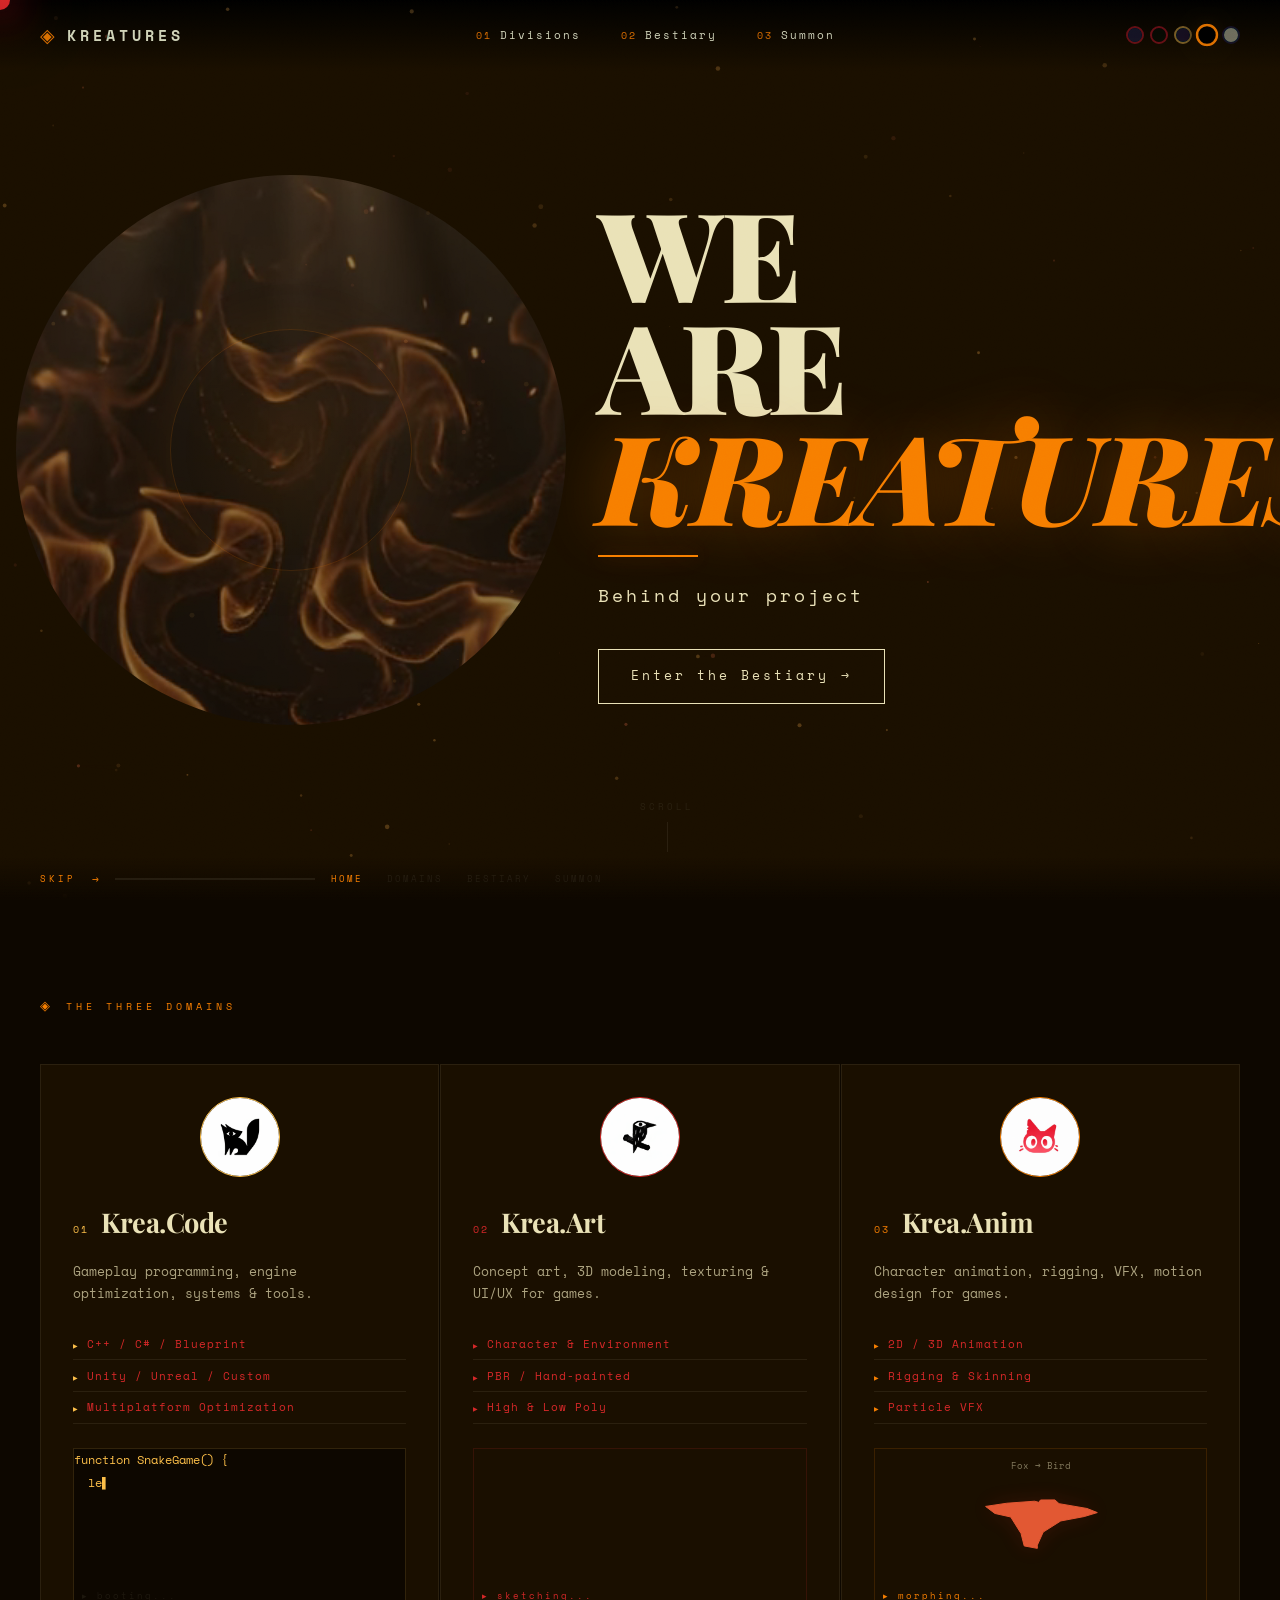
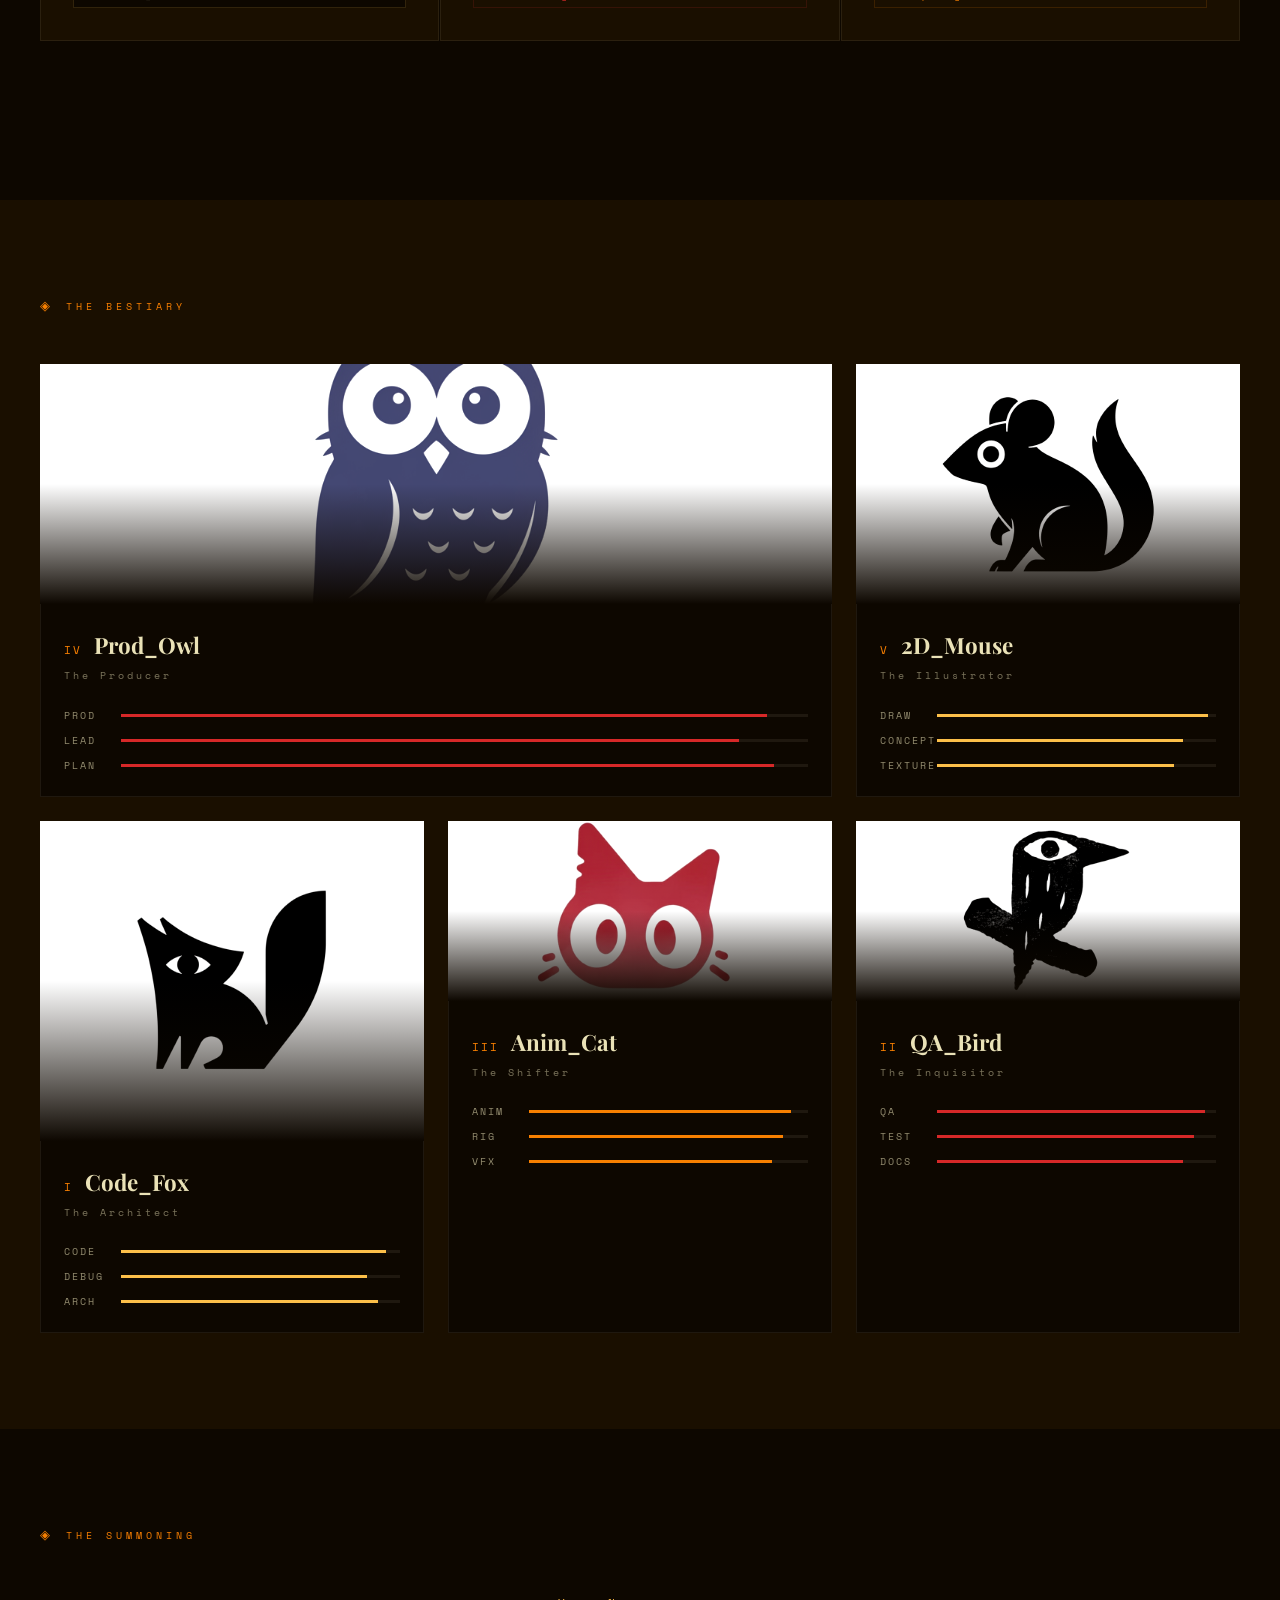
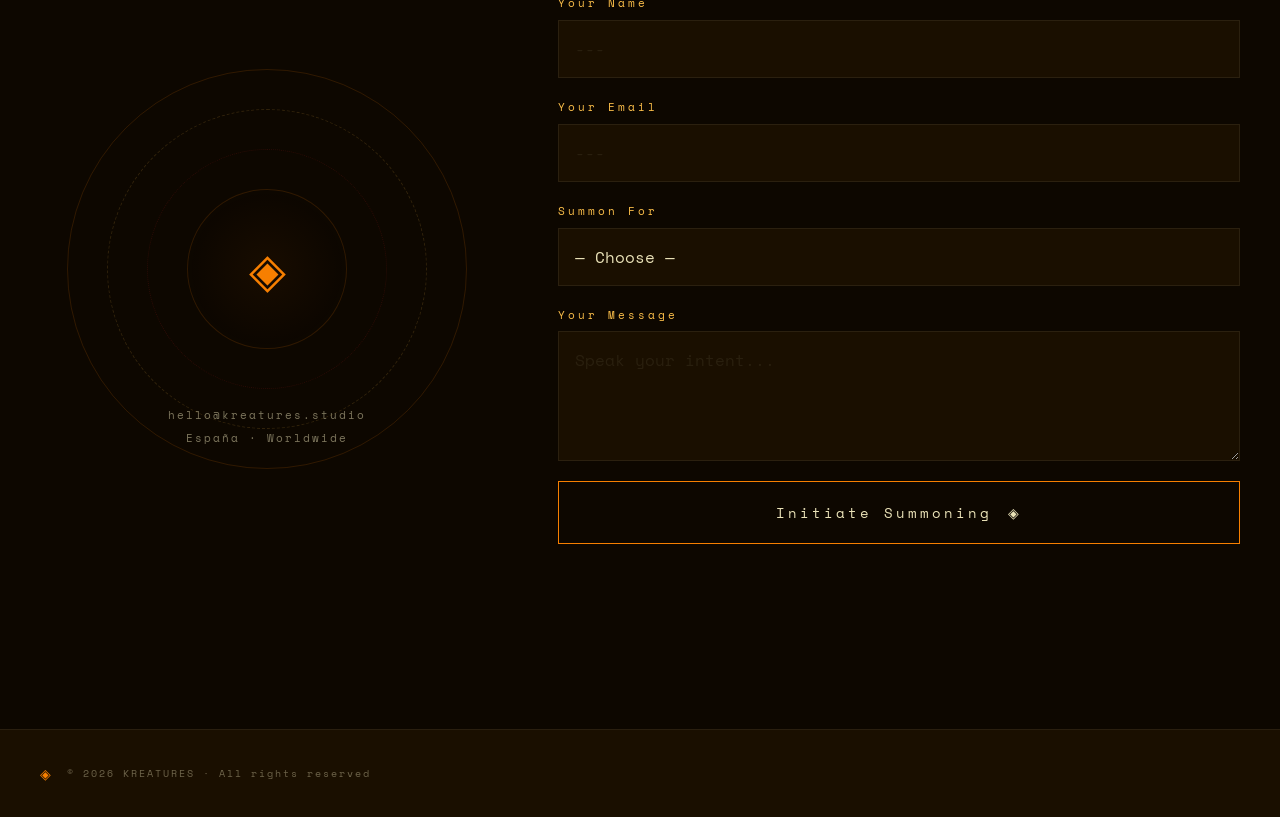
==== commit ad8ddff1: "fix: remove hero-beasts (fox, bird, cat) from circle Removed .hero-beasts container and all .beast e" ====
--- a/index.html
+++ b/index.html
@@ -76,17 +76,6 @@
                 <div class="ring ring-core"></div>
                 <div class="ring ring-pulse"></div>
                 <div class="ring-glow"></div>
-                <div class="hero-beasts">
-                    <div class="beast beast-fox">
-                        <img src="images/fox.png" alt="Code Fox">
-                    </div>
-                    <div class="beast beast-bird">
-                        <img src="images/bird.png" alt="Art Bird">
-                    </div>
-                    <div class="beast beast-cat">
-                        <img src="images/cat.png" alt="Anim Cat">
-                    </div>
-                </div>
             </div>
             <div class="hero-text">
                 <h1 class="hero-title" id="heroTitle">
--- a/styles.css
+++ b/styles.css
@@ -229,39 +229,6 @@
 @keyframes pulseGlow {
     0%, 100% { transform: scale(1); opacity: 0.3; }
     50% { transform: scale(1.2); opacity: 0.6; }
-}
-
-.hero-beasts {
-    position: absolute; inset: 5%; z-index: 3;
-}
-.beast {
-    position: absolute; width: 18%; height: 18%;
-    border-radius: 50%; overflow: hidden;
-    border: 1px solid color-mix(in srgb, var(--white) 10%, transparent);
-    transition: transform 0.5s var(--ease-out);
-}
-.beast img { width: 100%; height: 100%; object-fit: cover; }
-.beast-fox {
-    top: 8%; left: 50%; transform: translateX(-50%);
-    border-color: color-mix(in srgb, var(--orange) 40%, transparent);
-    box-shadow: 0 0 30px color-mix(in srgb, var(--orange) 20%, transparent);
-    animation: floatBeast 6s ease-in-out infinite;
-}
-.beast-bird {
-    bottom: 15%; left: 18%;
-    border-color: color-mix(in srgb, var(--butterscotch) 40%, transparent);
-    box-shadow: 0 0 30px color-mix(in srgb, var(--butterscotch) 20%, transparent);
-    animation: floatBeast 7s ease-in-out infinite 1s;
-}
-.beast-cat {
-    bottom: 15%; right: 18%;
-    border-color: color-mix(in srgb, var(--red) 40%, transparent);
-    box-shadow: 0 0 30px color-mix(in srgb, var(--red) 20%, transparent);
-    animation: floatBeast 5s ease-in-out infinite 0.5s;
-}
-@keyframes floatBeast {
-    0%, 100% { transform: translateY(0) scale(1); }
-    50% { transform: translateY(-15px) scale(1.05); }
 }
 
 .hero-text {
@@ -731,7 +698,6 @@
     .domain-desc { font-size: 0.85rem; }
     .domain-code { font-size: 0.8rem; }
     .tarot-body h3 { font-size: 1.4rem; }
-    .beast { width: 22%; height: 22%; }
     .tarot-img { height: 220px !important; }
     .domain { padding: 1.5rem; }
 }
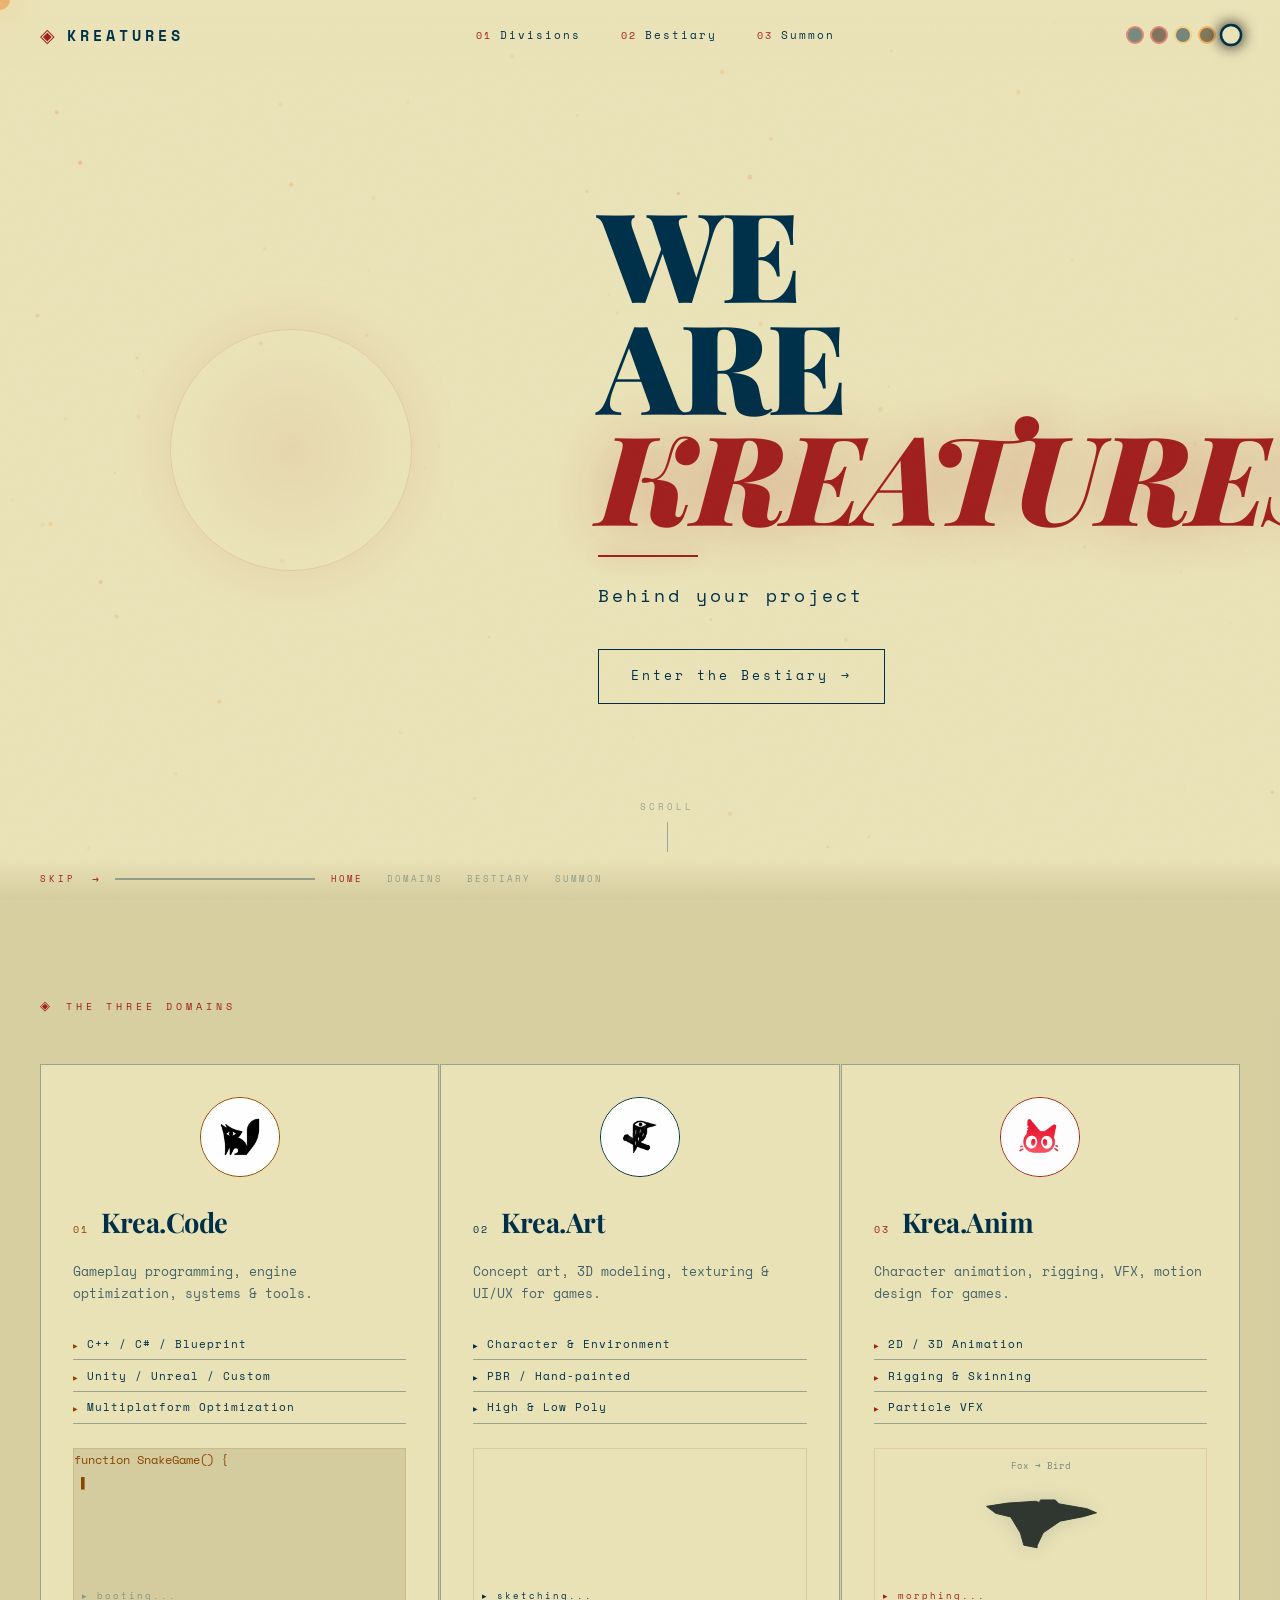
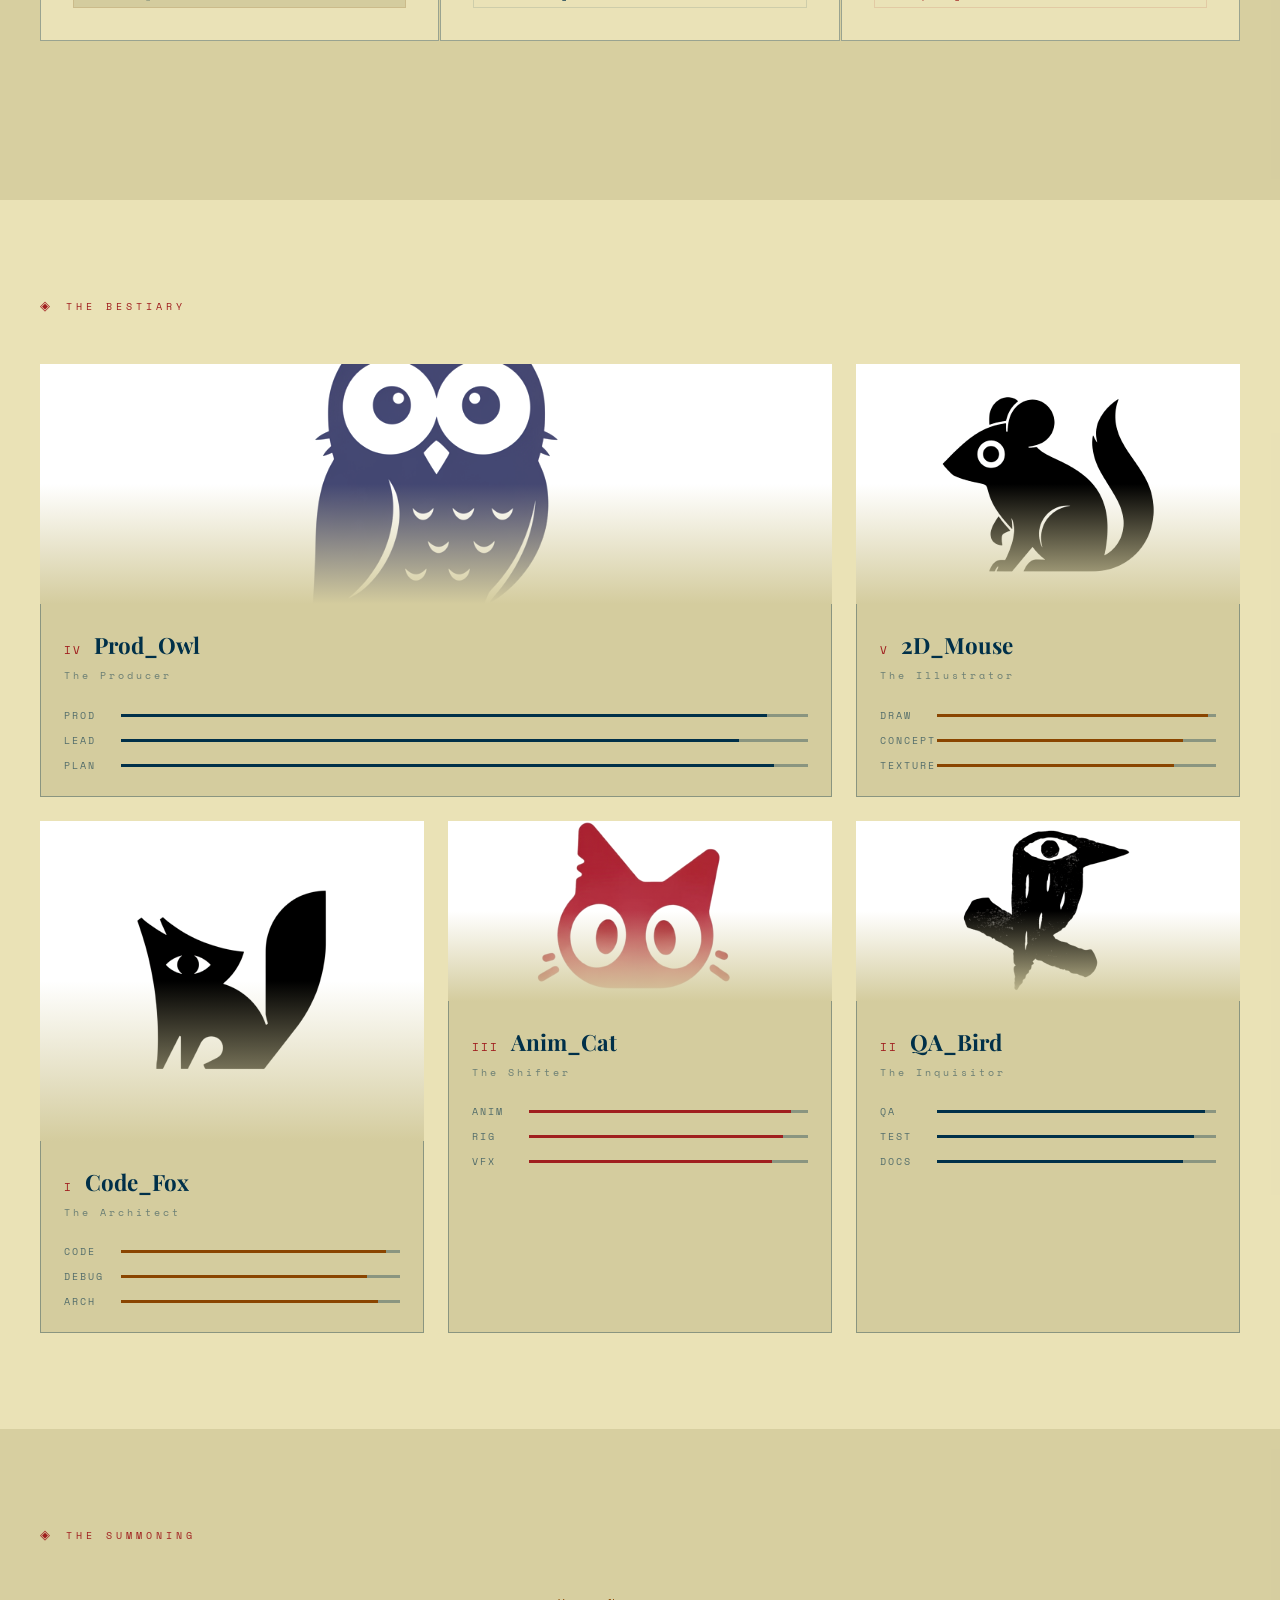
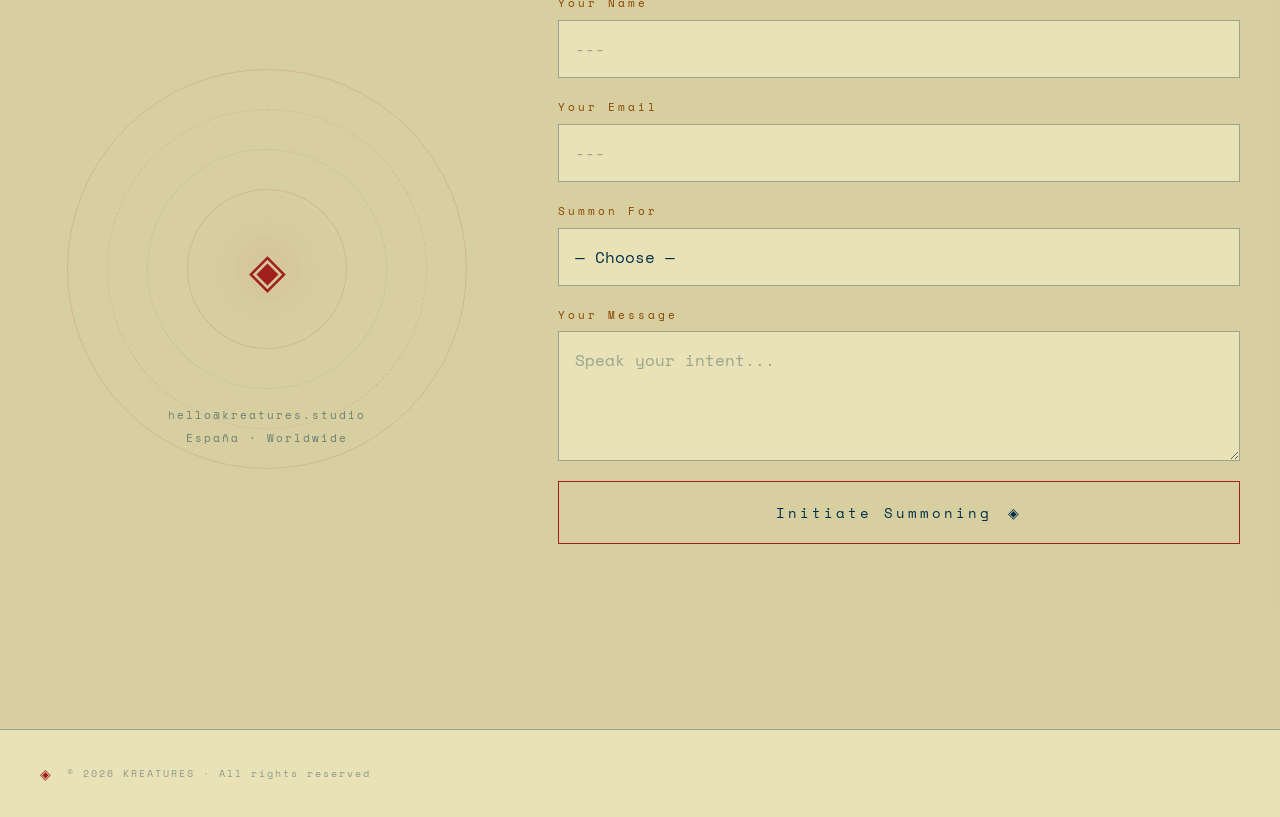
==== commit e8222398: "feat: full-page video background behind all content Moved video from hero-circle to fixed full-page " ====
--- a/index.html
+++ b/index.html
@@ -28,6 +28,11 @@
 
     <div class="cursor-glow" id="cursorGlow"></div>
 
+    <video class="page-video" autoplay muted loop playsinline poster="images/hero-poster.jpg">
+        <source src="images/hero-loop.webm" type="video/webm">
+        <source src="images/hero-loop.mp4" type="video/mp4">
+    </video>
+
     <nav class="nav">
         <a href="#hero" class="nav-brand">
             <span class="nav-sigil">◈</span>
@@ -69,10 +74,6 @@
     <main>
         <section id="hero" class="section hero">
             <div class="hero-circle">
-                <video class="hero-video" autoplay muted loop playsinline poster="images/hero-poster.jpg">
-                    <source src="images/hero-loop.webm" type="video/webm">
-                    <source src="images/hero-loop.mp4" type="video/mp4">
-                </video>
                 <div class="ring ring-core"></div>
                 <div class="ring ring-pulse"></div>
                 <div class="ring-glow"></div>
--- a/styles.css
+++ b/styles.css
@@ -197,11 +197,14 @@
     width: min(65vmin, 550px); height: min(65vmin, 550px);
     margin-left: -2%; pointer-events: none;
 }
-.hero-video {
-    position: absolute; inset: 0; width: 100%; height: 100%;
-    border-radius: 50%; object-fit: cover;
-    opacity: 0.5; pointer-events: none; z-index: 0;
-}
+.page-video {
+    position: fixed; inset: 0; width: 100%; height: 100%;
+    object-fit: cover; z-index: -1; pointer-events: none;
+    opacity: 0.45;
+    mask-image: radial-gradient(ellipse at center, black 30%, transparent 70%);
+    -webkit-mask-image: radial-gradient(ellipse at center, black 30%, transparent 70%);
+}
+.page-video source { width: 100%; height: 100%; }
 
 .ring {
     position: absolute; inset: 0; border-radius: 50%;
@@ -299,7 +302,7 @@
     50% { transform: scaleY(1); opacity: 1; }
 }
 
-.divisions { background: var(--bg-deep); }
+.divisions { background: color-mix(in srgb, var(--bg-deep) 88%, transparent); }
 .divisions-container {
     display: grid; grid-template-columns: repeat(3, 1fr);
     gap: 1px; padding: 0 2.5rem 4rem;
@@ -451,7 +454,7 @@
 .domain[data-domain="anim"] .domain-status.active { color: var(--red); }
 @keyframes blinkStatus { 50% { opacity: 0.3; } }
 
-.team { background: var(--bg); }
+.team { background: color-mix(in srgb, var(--bg) 88%, transparent); }
 .tarots {
     display: grid;
     grid-template-columns: 1fr 1fr 1fr;
@@ -537,7 +540,7 @@
 .tarot[data-beast="owl"] .tstat-fill { background: var(--butterscotch); }
 .tarot[data-beast="mouse"] .tstat-fill { background: var(--orange); }
 
-.contact { background: var(--bg-deep); padding-bottom: 6rem; }
+.contact { background: color-mix(in srgb, var(--bg-deep) 88%, transparent); padding-bottom: 6rem; }
 .contact-dual {
     display: grid; grid-template-columns: 1fr 1.5fr;
     gap: 4rem; padding: 0 2.5rem; align-items: center;
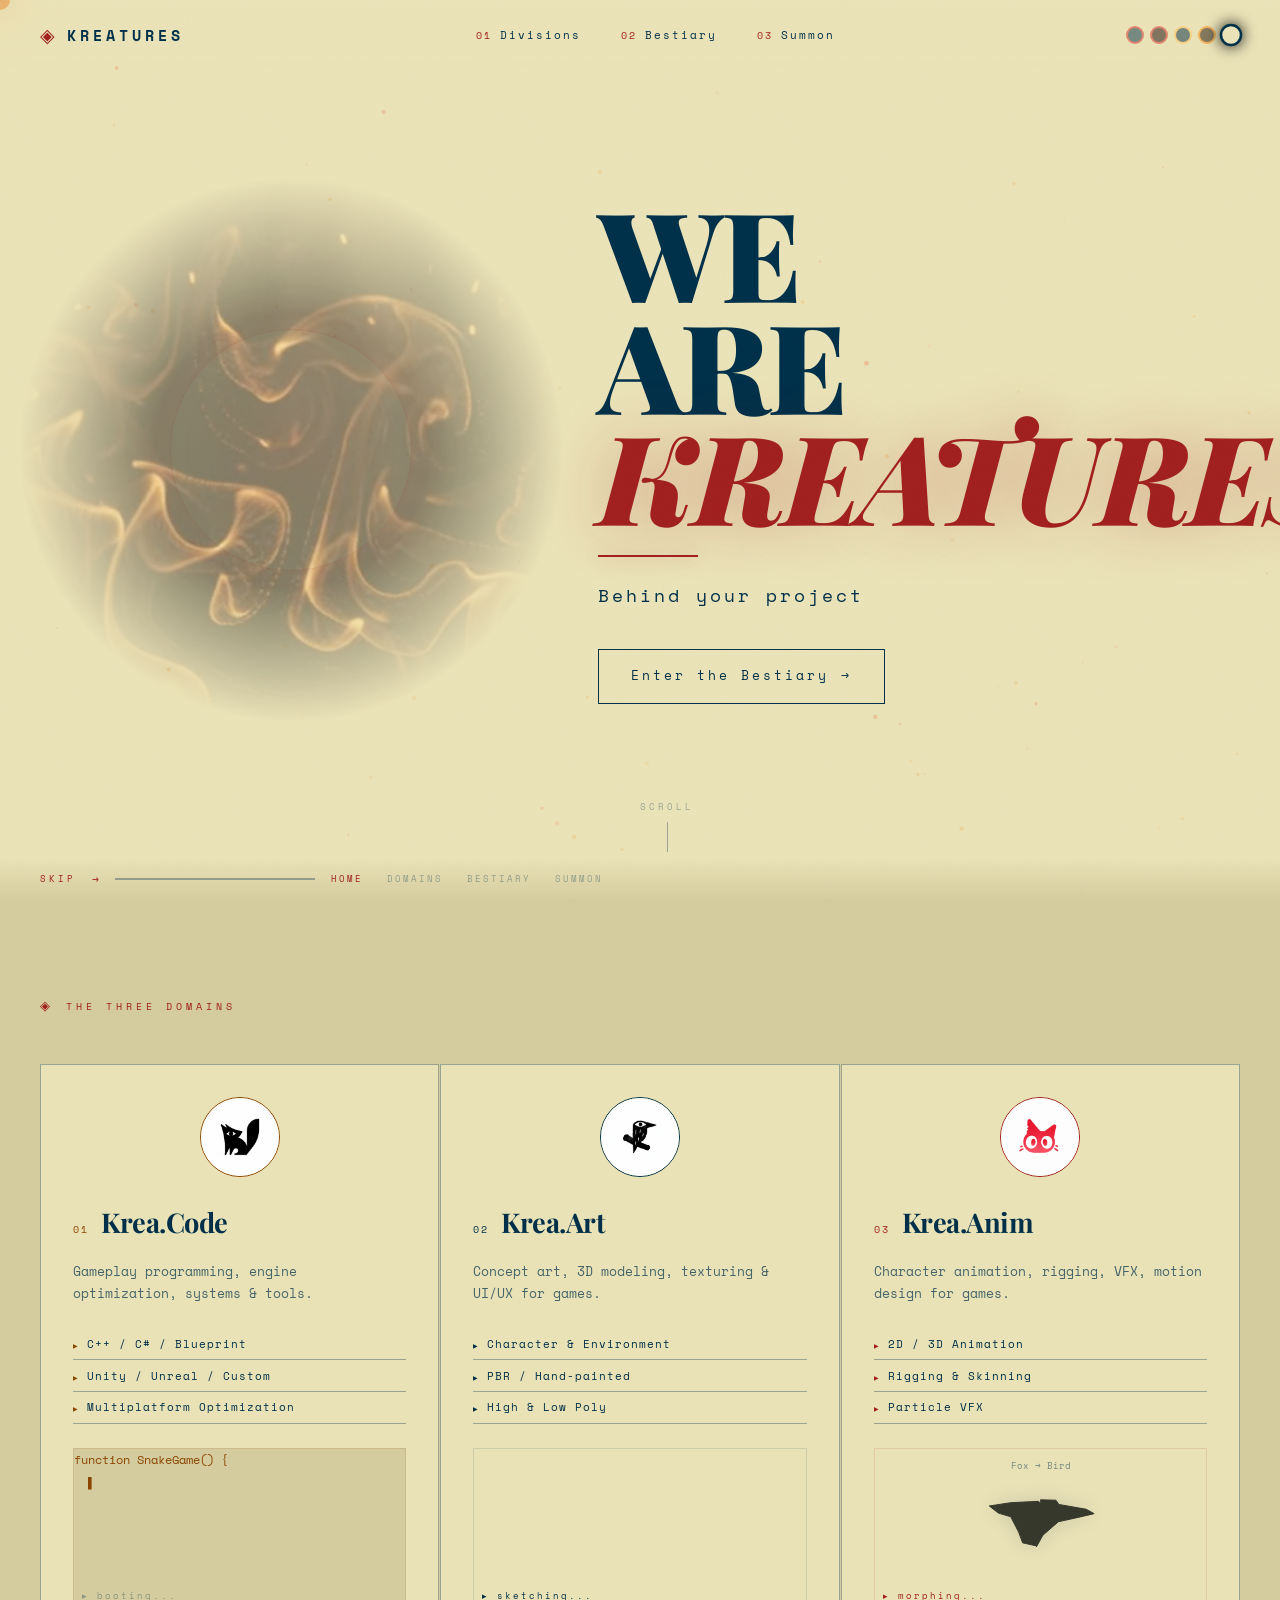
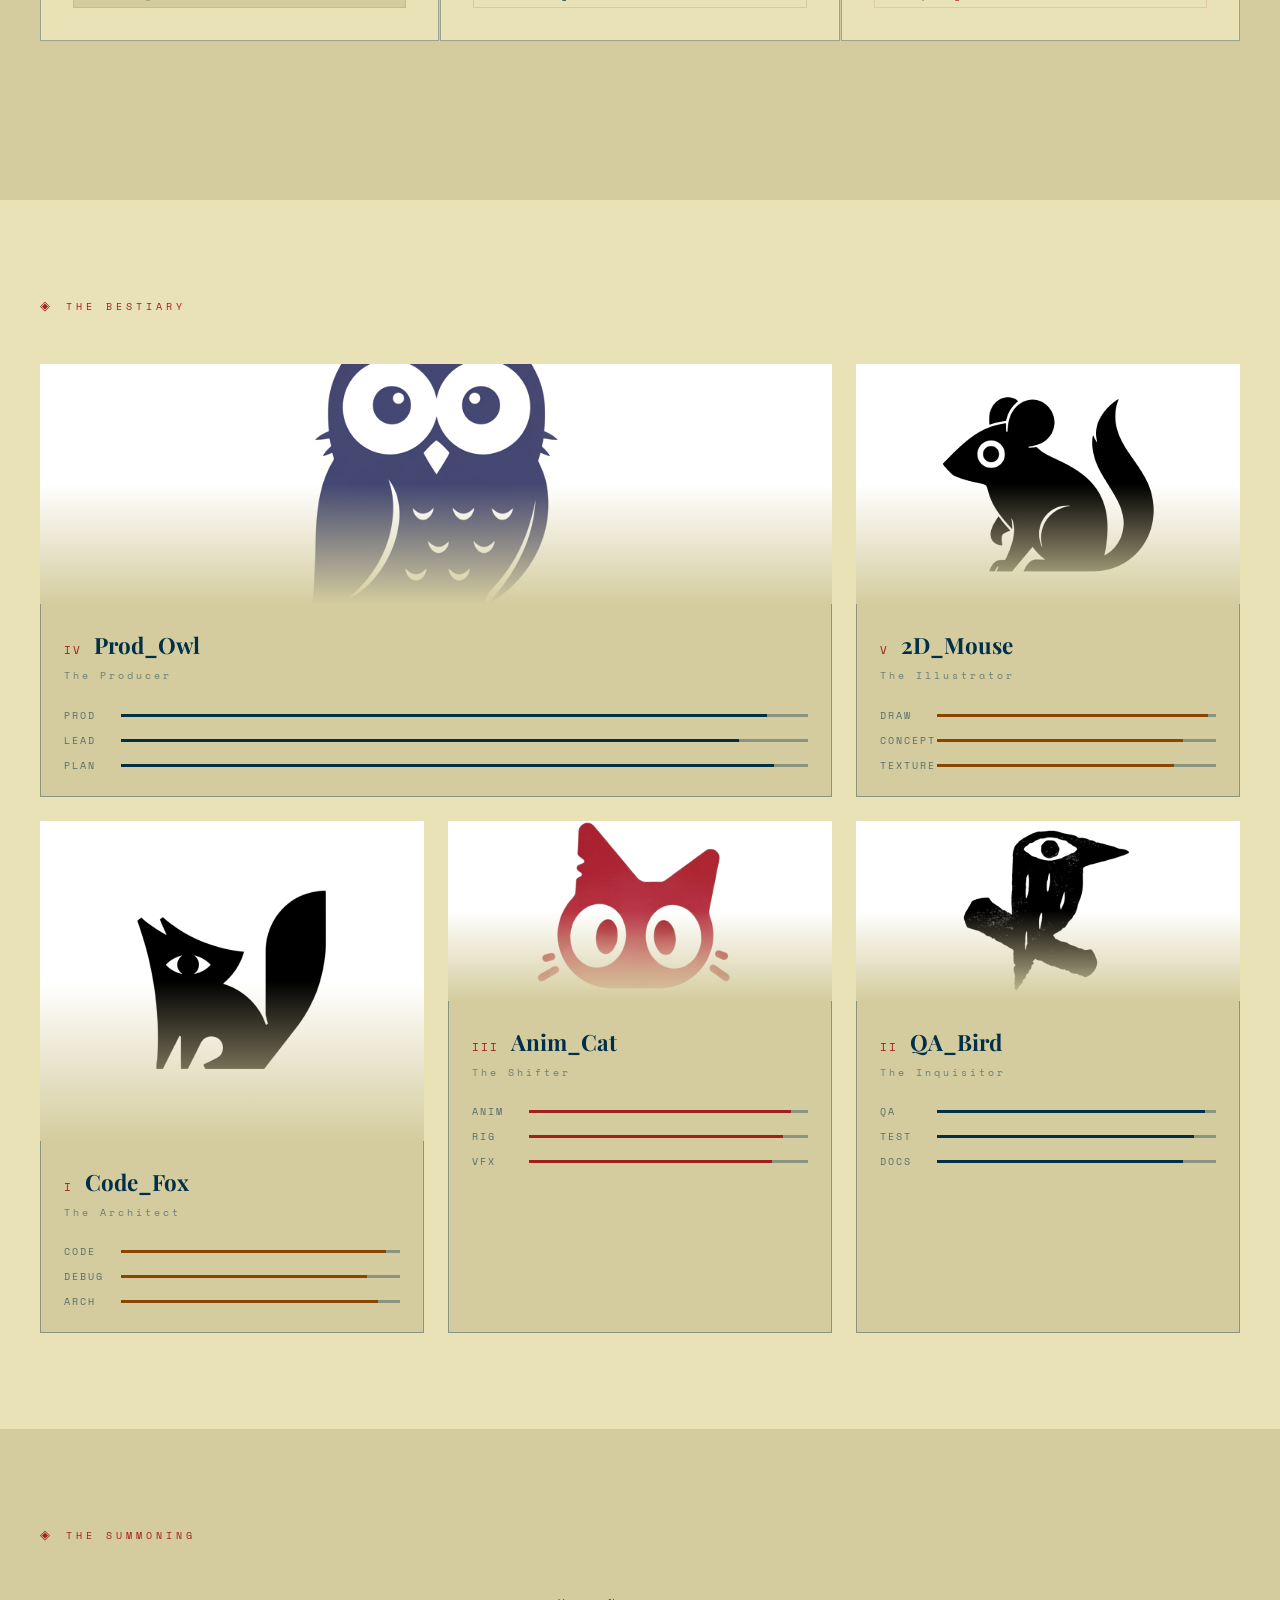
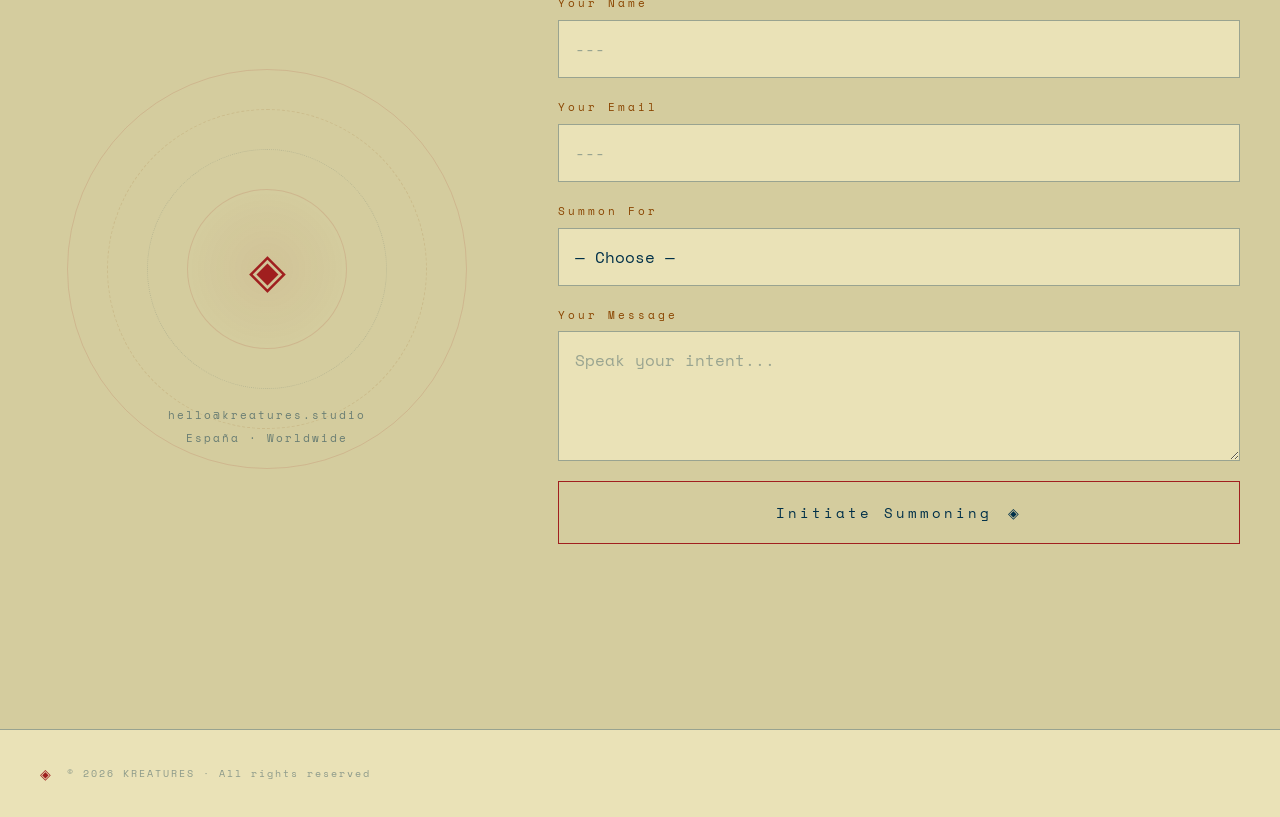
==== commit 7dfc3510: "feat: add hypnotic ember video behind hero circle Converts 5.7MB MP4 to 512KB WebM + 280KB MP4 fallb" ====
--- a/index.html
+++ b/index.html
@@ -28,11 +28,6 @@
 
     <div class="cursor-glow" id="cursorGlow"></div>
 
-    <video class="page-video" autoplay muted loop playsinline poster="images/hero-poster.jpg">
-        <source src="images/hero-loop.webm" type="video/webm">
-        <source src="images/hero-loop.mp4" type="video/mp4">
-    </video>
-
     <nav class="nav">
         <a href="#hero" class="nav-brand">
             <span class="nav-sigil">◈</span>
@@ -74,6 +69,10 @@
     <main>
         <section id="hero" class="section hero">
             <div class="hero-circle">
+                <video class="hero-video" autoplay muted loop playsinline poster="images/hero-poster.jpg">
+                    <source src="images/hero-loop.webm" type="video/webm">
+                    <source src="images/hero-loop.mp4" type="video/mp4">
+                </video>
                 <div class="ring ring-core"></div>
                 <div class="ring ring-pulse"></div>
                 <div class="ring-glow"></div>
--- a/styles.css
+++ b/styles.css
@@ -197,14 +197,13 @@
     width: min(65vmin, 550px); height: min(65vmin, 550px);
     margin-left: -2%; pointer-events: none;
 }
-.page-video {
-    position: fixed; inset: 0; width: 100%; height: 100%;
-    object-fit: cover; z-index: -1; pointer-events: none;
-    opacity: 0.45;
-    mask-image: radial-gradient(ellipse at center, black 30%, transparent 70%);
-    -webkit-mask-image: radial-gradient(ellipse at center, black 30%, transparent 70%);
-}
-.page-video source { width: 100%; height: 100%; }
+.hero-video {
+    position: absolute; inset: 0; width: 100%; height: 100%;
+    object-fit: cover;
+    opacity: 0.5; pointer-events: none; z-index: 0;
+    mask-image: radial-gradient(circle, black 35%, transparent 70%);
+    -webkit-mask-image: radial-gradient(circle, black 35%, transparent 70%);
+}
 
 .ring {
     position: absolute; inset: 0; border-radius: 50%;
@@ -302,7 +301,7 @@
     50% { transform: scaleY(1); opacity: 1; }
 }
 
-.divisions { background: color-mix(in srgb, var(--bg-deep) 88%, transparent); }
+.divisions { background: var(--bg-deep); }
 .divisions-container {
     display: grid; grid-template-columns: repeat(3, 1fr);
     gap: 1px; padding: 0 2.5rem 4rem;
@@ -454,7 +453,7 @@
 .domain[data-domain="anim"] .domain-status.active { color: var(--red); }
 @keyframes blinkStatus { 50% { opacity: 0.3; } }
 
-.team { background: color-mix(in srgb, var(--bg) 88%, transparent); }
+.team { background: var(--bg); }
 .tarots {
     display: grid;
     grid-template-columns: 1fr 1fr 1fr;
@@ -540,7 +539,7 @@
 .tarot[data-beast="owl"] .tstat-fill { background: var(--butterscotch); }
 .tarot[data-beast="mouse"] .tstat-fill { background: var(--orange); }
 
-.contact { background: color-mix(in srgb, var(--bg-deep) 88%, transparent); padding-bottom: 6rem; }
+.contact { background: var(--bg-deep); padding-bottom: 6rem; }
 .contact-dual {
     display: grid; grid-template-columns: 1fr 1.5fr;
     gap: 4rem; padding: 0 2.5rem; align-items: center;
